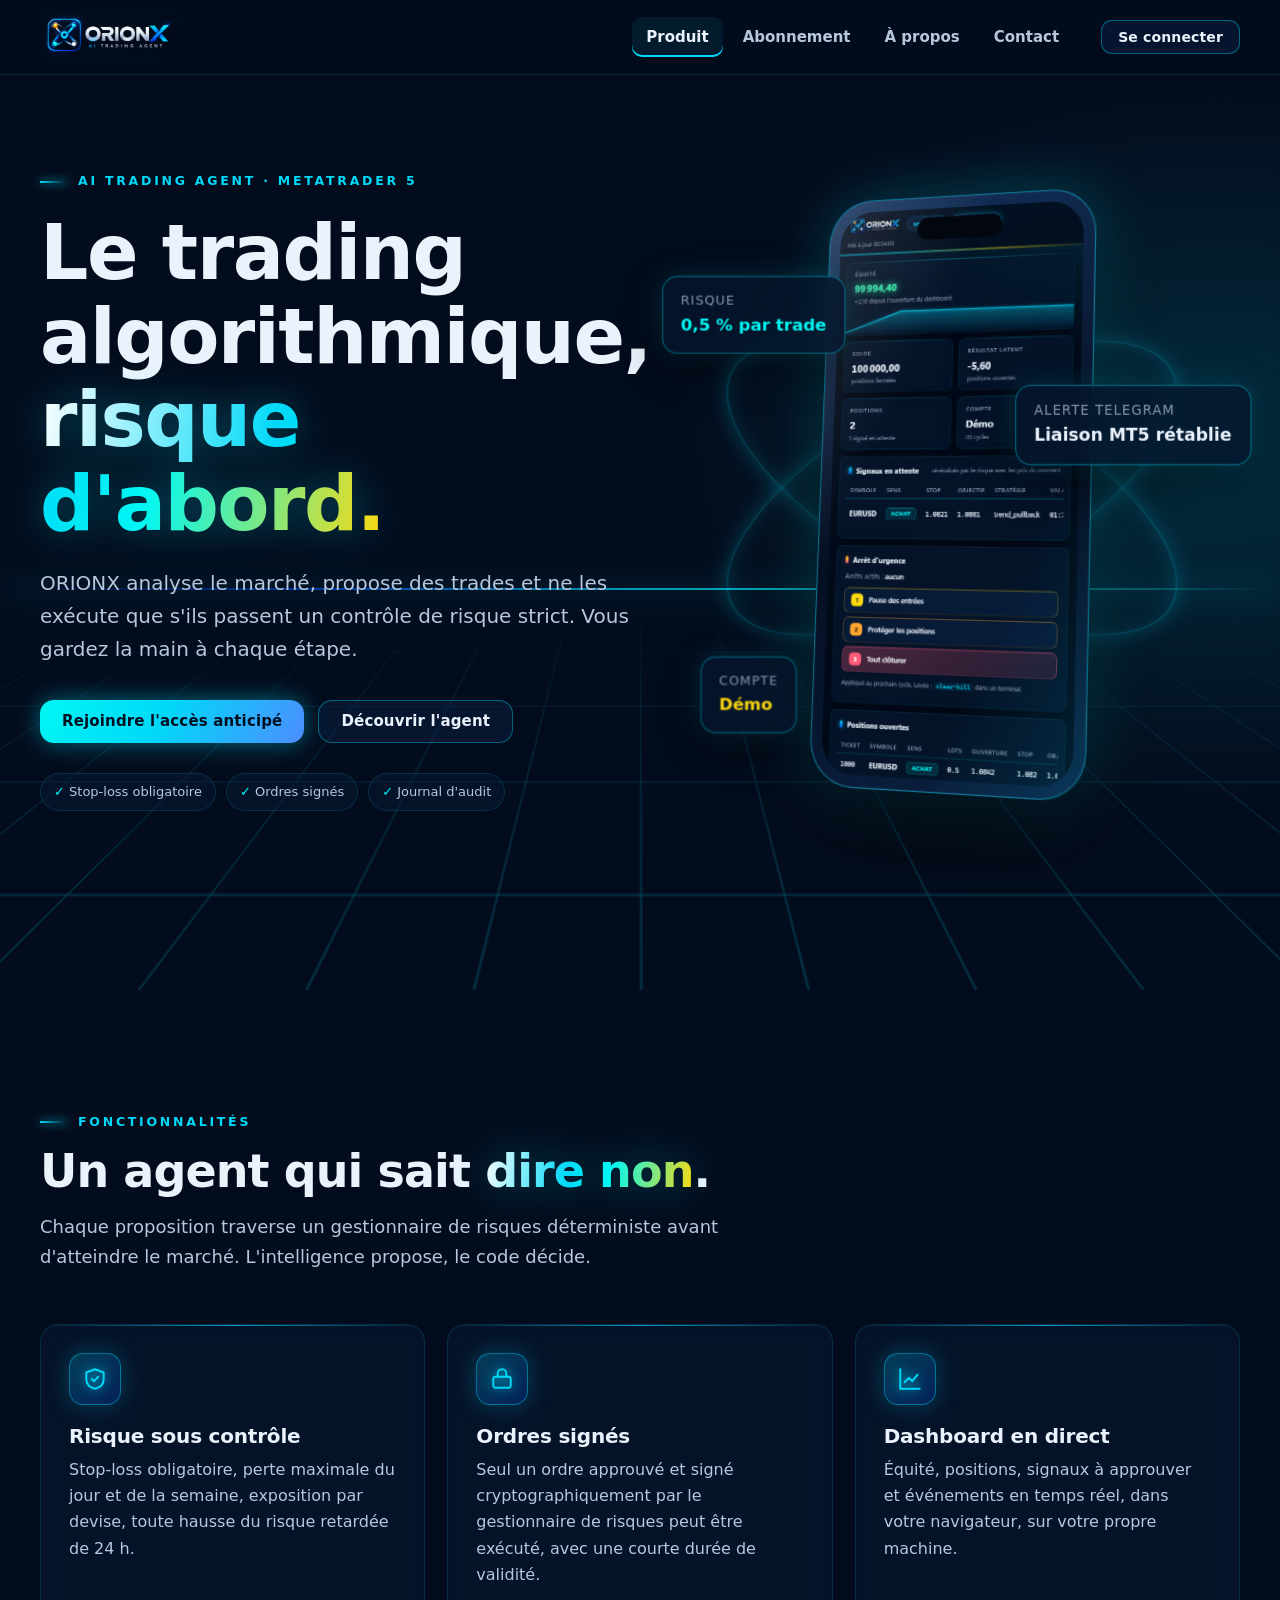
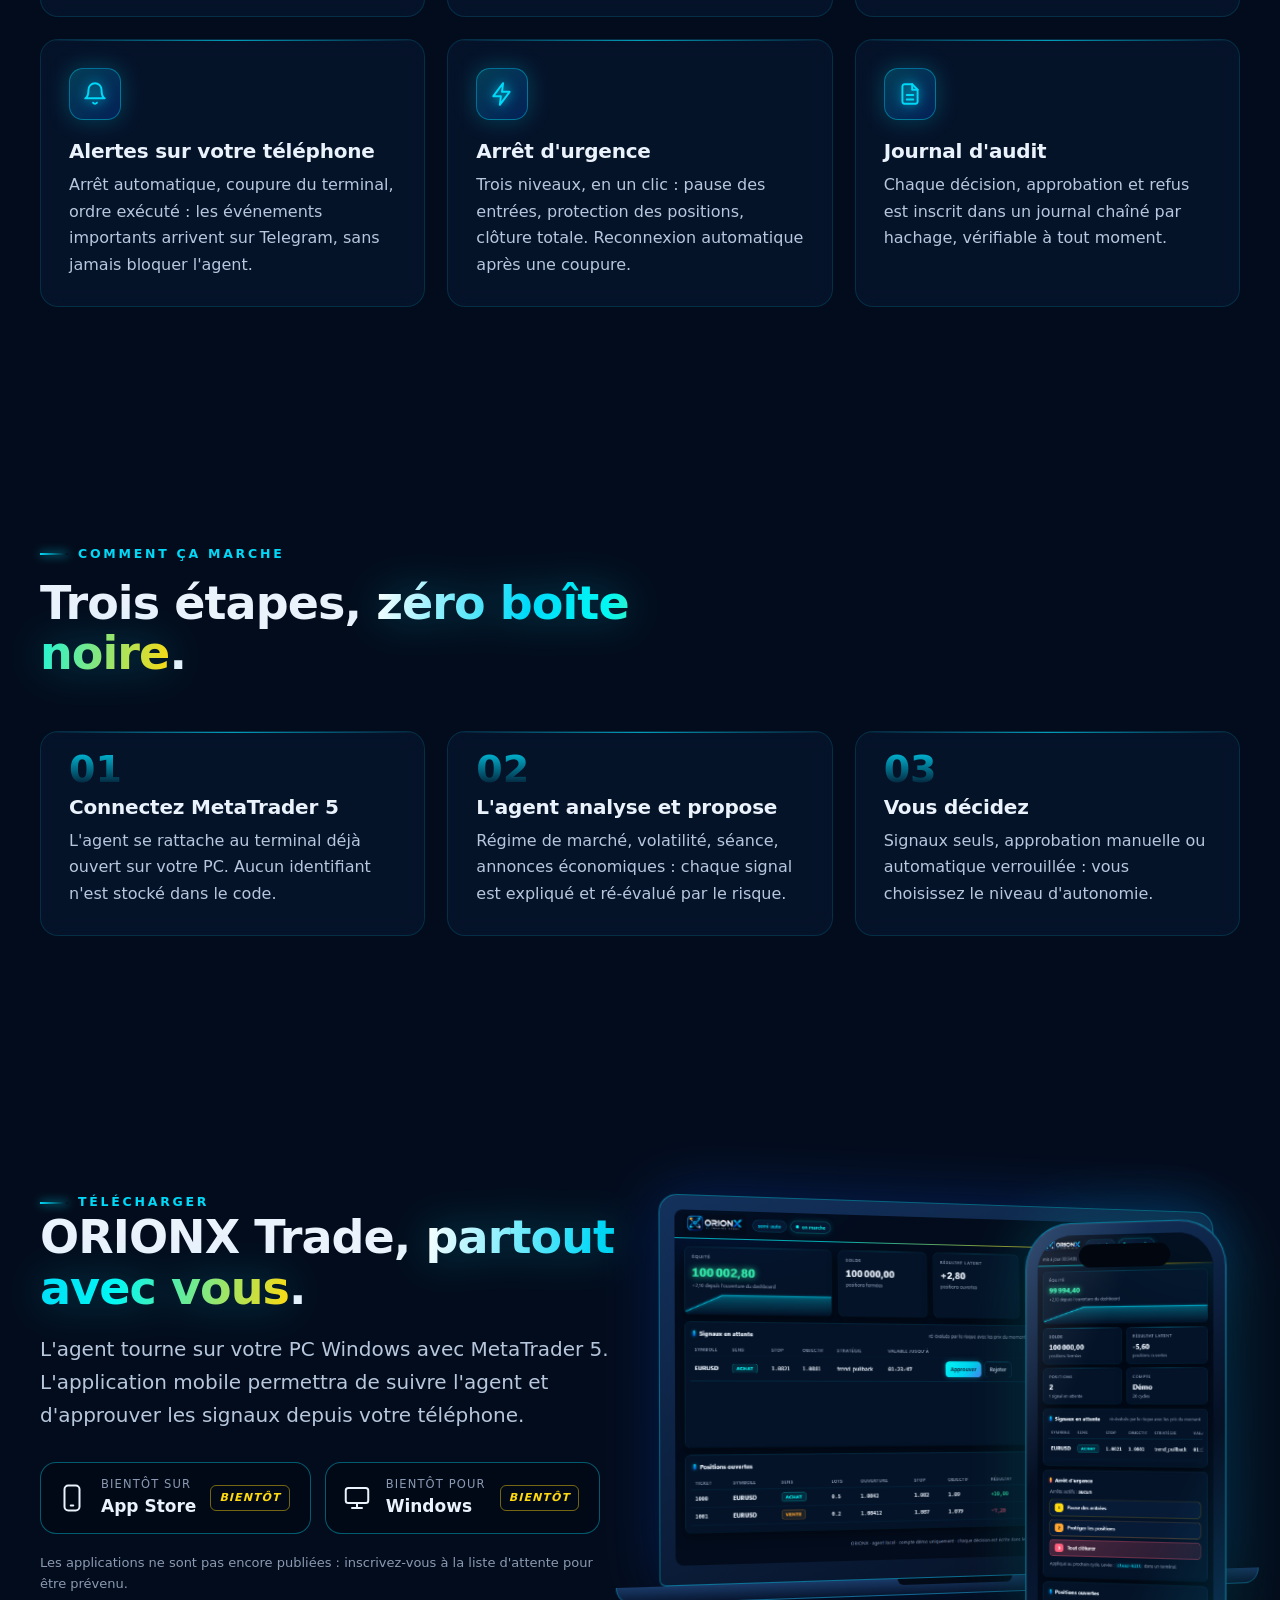
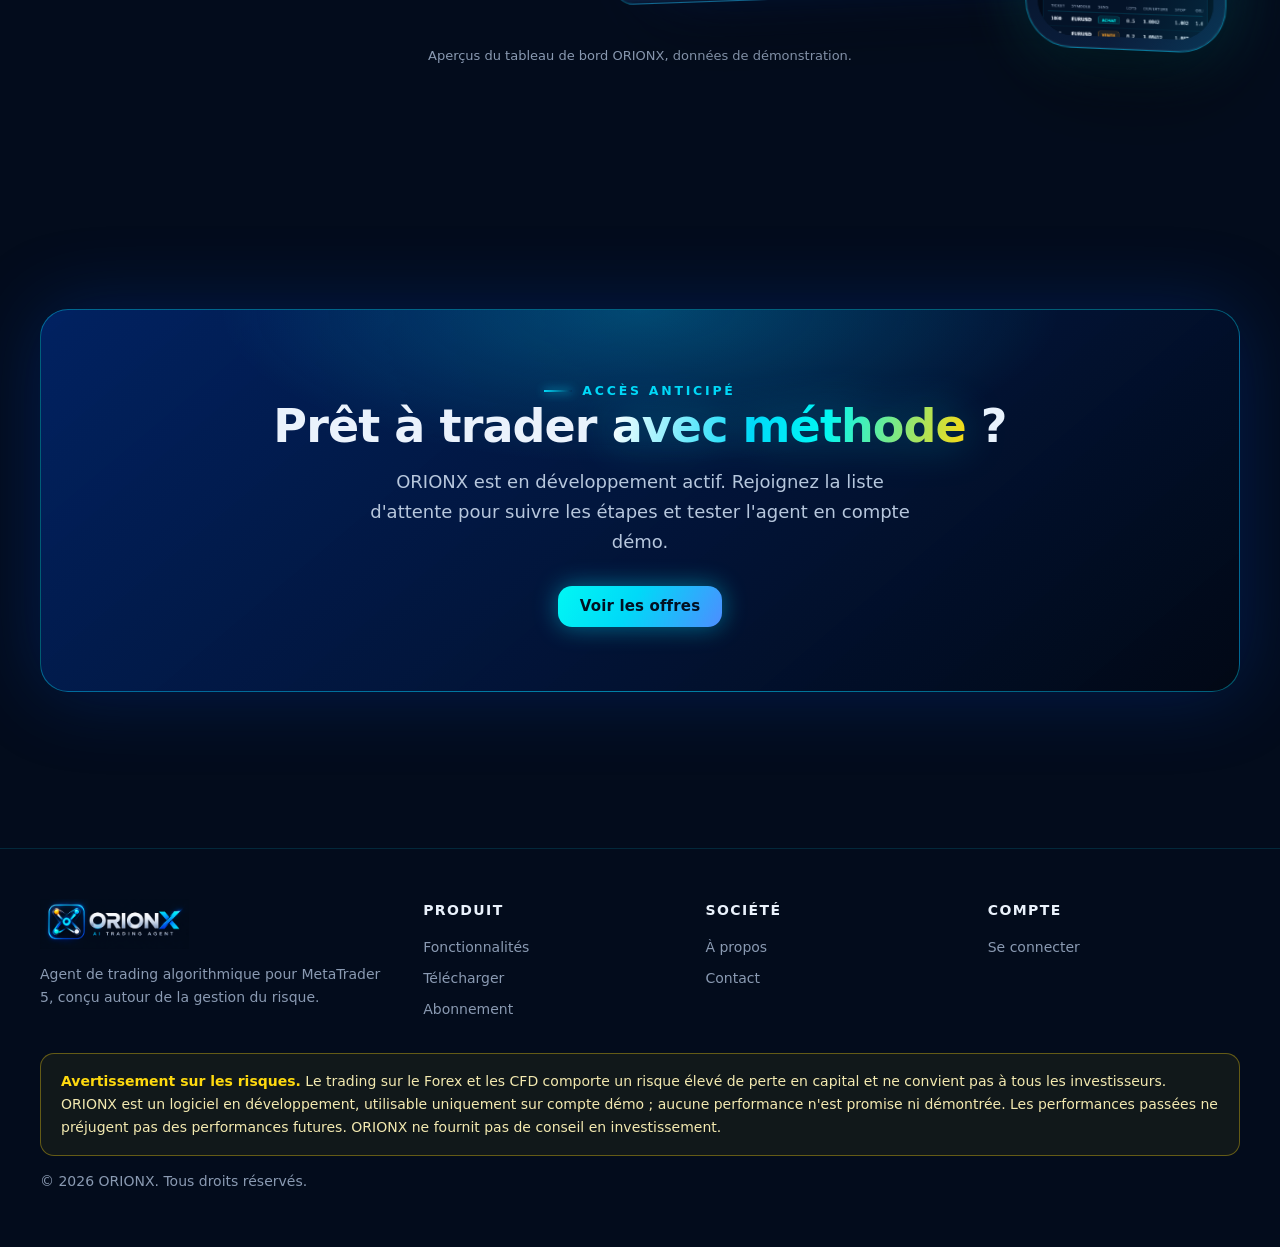
==== index.html @ 7eaef63d "feat(site): site vitrine ORIONX « futuriste 3D néon » dans un dossier autonome site/ Pages : produit" ====
<!doctype html>
<html lang="fr">
<head>
  <meta charset="utf-8">
  <meta name="viewport" content="width=device-width, initial-scale=1">
  <meta name="color-scheme" content="dark">
  <title>ORIONX · AI Trading Agent</title>
  <meta name="description" content="ORIONX, agent de trading algorithmique pour MetaTrader 5, conçu autour de la gestion du risque. En développement, compte démo uniquement.">
  <link rel="icon" type="image/png" href="assets/favicon.png">
  <link rel="stylesheet" href="assets/site.css">
</head>
<body>
  <header class="nav">
    <div class="wrap">
      <a class="brand" href="index.html"><img src="assets/logo.png" alt="ORIONX, AI Trading Agent" width="138" height="46"></a>
      <button class="burger" type="button" aria-expanded="false" aria-controls="menu">Menu</button>
      <ul id="menu">
        <li><a href="index.html">Produit</a></li>
        <li><a href="abonnement.html">Abonnement</a></li>
        <li><a href="a-propos.html">À propos</a></li>
        <li><a href="contact.html">Contact</a></li>
      </ul>
      <a class="btn btn-sm login" href="connexion.html">Se connecter</a>
    </div>
  </header>

  <main>
    <section class="hero">
      <div class="wrap">
        <div>
          <span class="eyebrow">AI Trading Agent · MetaTrader 5</span>
          <h1>Le trading algorithmique, <span class="grad">risque d'abord.</span></h1>
          <p class="lead">ORIONX analyse le marché, propose des trades et ne les exécute que s'ils passent un contrôle de risque strict. Vous gardez la main à chaque étape.</p>
          <div class="ctas">
            <a class="btn btn-neon" href="abonnement.html">Rejoindre l'accès anticipé</a>
            <a class="btn" href="#fonctionnalites">Découvrir l'agent</a>
          </div>
          <div class="chips">
            <span class="chip"><b>✓</b> Stop-loss obligatoire</span>
            <span class="chip"><b>✓</b> Ordres signés</span>
            <span class="chip"><b>✓</b> Journal d'audit</span>
          </div>
        </div>
        <div class="scene" aria-hidden="true">
          <div class="scene-inner">
            <div class="orbit orbit-1"></div>
            <div class="orbit orbit-2"></div>
            <div class="core"></div>
            <div class="phone"><div class="screen"><img src="assets/apercu-mobile.png" alt=""></div></div>
            <div class="float-chip fc-1"><small>Risque</small><strong class="ok">0,5 % par trade</strong></div>
            <div class="float-chip fc-2"><small>Alerte Telegram</small><strong>Liaison MT5 rétablie</strong></div>
            <div class="float-chip fc-3"><small>Compte</small><strong class="warn">Démo</strong></div>
          </div>
        </div>
      </div>
      <div class="horizon"></div>
      <div class="floor"></div>
    </section>

    <section class="section" id="fonctionnalites">
      <div class="wrap">
        <div class="section-head reveal">
          <span class="eyebrow">Fonctionnalités</span>
          <h2>Un agent qui sait <span class="grad">dire non</span>.</h2>
          <p>Chaque proposition traverse un gestionnaire de risques déterministe avant d'atteindre le marché. L'intelligence propose, le code décide.</p>
        </div>
        <div class="grid grid-3">
          <article class="card reveal">
            <div class="icon"><svg viewBox="0 0 24 24"><path d="M12 3l8 3v6c0 5-3.5 8-8 9-4.5-1-8-4-8-9V6z"/><path d="M9 12l2 2 4-4"/></svg></div>
            <h3>Risque sous contrôle</h3>
            <p>Stop-loss obligatoire, perte maximale du jour et de la semaine, exposition par devise, toute hausse du risque retardée de 24 h.</p>
          </article>
          <article class="card reveal">
            <div class="icon"><svg viewBox="0 0 24 24"><rect x="4" y="10" width="16" height="10" rx="2"/><path d="M8 10V7a4 4 0 0 1 8 0v3"/></svg></div>
            <h3>Ordres signés</h3>
            <p>Seul un ordre approuvé et signé cryptographiquement par le gestionnaire de risques peut être exécuté, avec une courte durée de validité.</p>
          </article>
          <article class="card reveal">
            <div class="icon"><svg viewBox="0 0 24 24"><path d="M3 3v18h18"/><path d="M7 15l4-4 3 3 5-6"/></svg></div>
            <h3>Dashboard en direct</h3>
            <p>Équité, positions, signaux à approuver et événements en temps réel, dans votre navigateur, sur votre propre machine.</p>
          </article>
          <article class="card reveal">
            <div class="icon"><svg viewBox="0 0 24 24"><path d="M18 8a6 6 0 0 0-12 0c0 7-3 8-3 8h18s-3-1-3-8"/><path d="M13.7 20a2 2 0 0 1-3.4 0"/></svg></div>
            <h3>Alertes sur votre téléphone</h3>
            <p>Arrêt automatique, coupure du terminal, ordre exécuté : les événements importants arrivent sur Telegram, sans jamais bloquer l'agent.</p>
          </article>
          <article class="card reveal">
            <div class="icon"><svg viewBox="0 0 24 24"><path d="M13 2L4 14h7l-1 8 9-12h-7z"/></svg></div>
            <h3>Arrêt d'urgence</h3>
            <p>Trois niveaux, en un clic : pause des entrées, protection des positions, clôture totale. Reconnexion automatique après une coupure.</p>
          </article>
          <article class="card reveal">
            <div class="icon"><svg viewBox="0 0 24 24"><path d="M14 3H7a2 2 0 0 0-2 2v14a2 2 0 0 0 2 2h10a2 2 0 0 0 2-2V8z"/><path d="M14 3v5h5M9 13h6M9 17h6"/></svg></div>
            <h3>Journal d'audit</h3>
            <p>Chaque décision, approbation et refus est inscrit dans un journal chaîné par hachage, vérifiable à tout moment.</p>
          </article>
        </div>
      </div>
    </section>

    <section class="section">
      <div class="wrap">
        <div class="section-head reveal">
          <span class="eyebrow">Comment ça marche</span>
          <h2>Trois étapes, <span class="grad">zéro boîte noire</span>.</h2>
        </div>
        <div class="grid grid-3 steps">
          <article class="card step reveal"><h3>Connectez MetaTrader 5</h3><p>L'agent se rattache au terminal déjà ouvert sur votre PC. Aucun identifiant n'est stocké dans le code.</p></article>
          <article class="card step reveal"><h3>L'agent analyse et propose</h3><p>Régime de marché, volatilité, séance, annonces économiques : chaque signal est expliqué et ré-évalué par le risque.</p></article>
          <article class="card step reveal"><h3>Vous décidez</h3><p>Signaux seuls, approbation manuelle ou automatique verrouillée : vous choisissez le niveau d'autonomie.</p></article>
        </div>
      </div>
    </section>

    <section class="section" id="telecharger">
      <div class="wrap download">
        <div class="reveal">
          <span class="eyebrow">Télécharger</span>
          <h2>ORIONX Trade, <span class="grad">partout avec vous</span>.</h2>
          <p class="lead">L'agent tourne sur votre PC Windows avec MetaTrader 5. L'application mobile permettra de suivre l'agent et d'approuver les signaux depuis votre téléphone.</p>
          <div class="stores">
            <a class="store" href="contact.html?sujet=Liste%20d%27attente">
              <svg viewBox="0 0 24 24"><rect x="6" y="2" width="12" height="20" rx="3"/><path d="M11 18h2"/></svg>
              <div><span>Bientôt sur</span><strong>App Store</strong></div>
              <em class="soon">BIENTÔT</em>
            </a>
            <a class="store" href="contact.html?sujet=Liste%20d%27attente">
              <svg viewBox="0 0 24 24"><rect x="3" y="4" width="18" height="12" rx="2"/><path d="M8 20h8M12 16v4"/></svg>
              <div><span>Bientôt pour</span><strong>Windows</strong></div>
              <em class="soon">BIENTÔT</em>
            </a>
          </div>
          <p class="caption">Les applications ne sont pas encore publiées : inscrivez-vous à la liste d'attente pour être prévenu.</p>
        </div>
        <div class="devices reveal" aria-hidden="true">
          <div class="laptop"><div class="lid"><img src="assets/apercu-ordinateur.png" alt=""></div><div class="base"></div></div>
          <div class="phone"><div class="screen"><img src="assets/apercu-mobile.png" alt=""></div></div>
        </div>
      </div>
      <p class="wrap caption center">Aperçus du tableau de bord ORIONX, données de démonstration.</p>
    </section>

    <section class="section">
      <div class="wrap">
        <div class="cta-band reveal">
          <span class="eyebrow">Accès anticipé</span>
          <h2>Prêt à trader <span class="grad">avec méthode</span> ?</h2>
          <p>ORIONX est en développement actif. Rejoignez la liste d'attente pour suivre les étapes et tester l'agent en compte démo.</p>
          <a class="btn btn-neon" href="abonnement.html">Voir les offres</a>
        </div>
      </div>
    </section>
  </main>

  <footer class="footer">
    <div class="wrap">
      <div class="cols">
        <div><a class="brand" href="index.html"><img src="assets/logo.png" alt="ORIONX" width="150" height="50"></a><p>Agent de trading algorithmique pour MetaTrader 5, conçu autour de la gestion du risque.</p></div>
        <div><h4>Produit</h4><ul><li><a href="index.html#fonctionnalites">Fonctionnalités</a></li><li><a href="index.html#telecharger">Télécharger</a></li><li><a href="abonnement.html">Abonnement</a></li></ul></div>
        <div><h4>Société</h4><ul><li><a href="a-propos.html">À propos</a></li><li><a href="contact.html">Contact</a></li></ul></div>
        <div><h4>Compte</h4><ul><li><a href="connexion.html">Se connecter</a></li></ul></div>
      </div>
      <p class="risk"><strong>Avertissement sur les risques.</strong> Le trading sur le Forex et les CFD comporte un risque élevé de perte en capital et ne convient pas à tous les investisseurs. ORIONX est un logiciel en développement, utilisable uniquement sur compte démo ; aucune performance n'est promise ni démontrée. Les performances passées ne préjugent pas des performances futures. ORIONX ne fournit pas de conseil en investissement.</p>
      <p>© <span data-year>2026</span> ORIONX. Tous droits réservés.</p>
    </div>
  </footer>
  <script src="assets/site.js"></script>
</body>
</html>
---- assets/site.css ----
/* ORIONX : site vitrine « futuriste 3D néon ». Couleurs mesurées sur le logo (voir agent/orionx/api/static/style.css).
   Aucune bibliothèque, aucune police externe (pas de requête vers un tiers : rien à déclarer pour la vie privée). */
:root {
  --bg: #030c1c; --bg-2: #01122a; --ink: #eaf2fc; --silver: #b7c7dd; --muted: #8a9ab2;
  --blue: #004ce4; --blue-text: #4d8dff; --cyan: #00d9f8; --teal: #01f7f4; --gold: #fed90f; --orange: #ffa630; --red: #ff5c7a;
  --glass: rgba(8, 26, 54, .55); --glass-2: rgba(12, 36, 72, .45);
  --line: rgba(0, 217, 248, .14); --line-strong: rgba(0, 217, 248, .4);
  --neon: 0 0 12px rgba(0, 217, 248, .55), 0 0 40px rgba(0, 76, 228, .35);
  --radius: 18px; --max: 1200px;
  --display: "Segoe UI Variable Display", "Segoe UI", system-ui, sans-serif;
  --text: "Segoe UI Variable Text", "Segoe UI", system-ui, sans-serif;
}
* { box-sizing: border-box; }
html { scroll-behavior: smooth; background: var(--bg); }
body {
  margin: 0; color: var(--ink); font: 16px/1.65 var(--text); overflow-x: hidden;
  background:
    radial-gradient(1000px 600px at 15% -10%, rgba(0, 76, 228, .35), transparent 60%),
    radial-gradient(900px 600px at 95% 10%, rgba(0, 217, 248, .16), transparent 60%),
    var(--bg);
}
img { max-width: 100%; display: block; }
a { color: var(--cyan); text-decoration: none; }
a:hover { color: var(--teal); }
:focus-visible { outline: 2px solid var(--cyan); outline-offset: 3px; border-radius: 6px; }
.wrap { width: min(var(--max), 100% - 48px); margin-inline: auto; }
.sr-only { position: absolute; width: 1px; height: 1px; overflow: hidden; clip: rect(0 0 0 0); white-space: nowrap; }

/* --- navigation ------------------------------------------------------------------- */
.nav { position: sticky; top: 0; z-index: 50; backdrop-filter: blur(14px); background: rgba(3, 12, 28, .72); border-bottom: 1px solid var(--line); }
.nav .wrap { display: flex; align-items: center; gap: 28px; height: 74px; }
.nav .brand img { height: 46px; width: auto; }
.nav ul { display: flex; gap: 6px; list-style: none; margin: 0 0 0 auto; padding: 0; }
.nav ul a { display: block; padding: 8px 14px; border-radius: 10px; color: var(--silver); font-weight: 550; font-size: 15px; transition: color .2s, background .2s; }
.nav ul a:hover, .nav ul a[aria-current="page"] { color: var(--ink); background: rgba(0, 217, 248, .08); }
.nav ul a[aria-current="page"] { box-shadow: inset 0 -2px 0 var(--cyan); }
.burger { display: none; margin-left: auto; background: none; border: 1px solid var(--line-strong); color: var(--ink); border-radius: 10px; padding: 8px 12px; font: inherit; cursor: pointer; }

/* --- boutons ------------------------------------------------------------------------ */
.btn { display: inline-flex; align-items: center; gap: 10px; padding: 13px 22px; border-radius: 14px; font: 650 15px/1 var(--text); letter-spacing: .01em;
  cursor: pointer; border: 1px solid var(--line-strong); color: var(--ink); background: var(--glass-2); transition: transform .2s, box-shadow .25s, border-color .25s; }
.btn:hover { transform: translateY(-2px); color: var(--ink); border-color: var(--cyan); box-shadow: var(--neon); }
.btn-neon { border: none; color: #021022; background: linear-gradient(120deg, var(--teal), var(--cyan) 45%, var(--blue-text)); box-shadow: 0 0 24px rgba(0, 217, 248, .45); }
.btn-neon:hover { color: #021022; box-shadow: 0 0 40px rgba(0, 217, 248, .75), 0 0 80px rgba(0, 76, 228, .45); }
.btn-sm { padding: 9px 16px; font-size: 14px; border-radius: 11px; }
.btn[aria-disabled="true"] { cursor: not-allowed; opacity: .75; }
.btn[aria-disabled="true"]:hover { transform: none; box-shadow: none; border-color: var(--line-strong); }

/* --- titres ----------------------------------------------------------------------- */
.eyebrow { display: inline-flex; align-items: center; gap: 10px; font: 700 12.5px/1 var(--text); letter-spacing: .22em; text-transform: uppercase; color: var(--cyan); }
.eyebrow::before { content: ""; width: 28px; height: 2px; background: linear-gradient(90deg, var(--cyan), transparent); box-shadow: 0 0 10px var(--cyan); }
h1, h2, h3 { font-family: var(--display); letter-spacing: -.02em; line-height: 1.1; margin: 0; }
h1 { font-size: clamp(40px, 6vw, 76px); font-weight: 750; }
h2 { font-size: clamp(30px, 3.6vw, 46px); font-weight: 720; }
h3 { font-size: 20px; font-weight: 680; letter-spacing: -.01em; }
.grad { background: linear-gradient(100deg, #fff 0%, var(--cyan) 40%, var(--teal) 60%, var(--gold) 100%); -webkit-background-clip: text; background-clip: text; color: transparent;
  filter: drop-shadow(0 0 22px rgba(0, 217, 248, .35)); }
.lead { font-size: clamp(17px, 1.6vw, 20px); color: var(--silver); max-width: 620px; }
.section { padding: clamp(70px, 9vw, 120px) 0; position: relative; }
.section-head { max-width: 720px; margin-bottom: 52px; }
.section-head h2 { margin: 14px 0 16px; }
.section-head p { color: var(--silver); margin: 0; font-size: 18px; }
.center { text-align: center; margin-inline: auto; }

/* --- hero 3D ------------------------------------------------------------------------ */
.hero { position: relative; overflow: hidden; padding: clamp(50px, 7vw, 90px) 0 clamp(120px, 14vw, 180px); }
.hero .wrap { display: grid; grid-template-columns: 1.05fr .95fr; gap: 40px; align-items: center; position: relative; z-index: 2; }
.hero h1 { margin: 20px 0 22px; }
.hero .ctas { display: flex; gap: 14px; flex-wrap: wrap; margin: 34px 0 30px; }
.chips { display: flex; gap: 10px; flex-wrap: wrap; }
.chip { font-size: 13px; color: var(--silver); padding: 7px 13px; border-radius: 999px; border: 1px solid var(--line); background: var(--glass); }
.chip b { color: var(--teal); font-weight: 650; }
.floor { position: absolute; left: -50%; right: -50%; bottom: -10px; height: 420px; z-index: 1; pointer-events: none;
  background-image: linear-gradient(rgba(0, 217, 248, .45) 1px, transparent 1px), linear-gradient(90deg, rgba(0, 217, 248, .45) 1px, transparent 1px);
  background-size: 64px 64px; transform: perspective(520px) rotateX(64deg); transform-origin: center top;
  mask-image: linear-gradient(to top, rgba(0, 0, 0, .9), transparent 85%); animation: floor 3.2s linear infinite; opacity: .55; }
@keyframes floor { to { background-position: 0 64px, 0 0; } }
.horizon { position: absolute; left: 0; right: 0; bottom: 400px; height: 2px; z-index: 1;
  background: linear-gradient(90deg, transparent, var(--blue), var(--cyan), var(--teal), transparent); box-shadow: 0 0 30px var(--cyan); opacity: .7; }

.scene { position: relative; height: 560px; perspective: 1400px; }
.scene-inner { position: absolute; inset: 0; transform-style: preserve-3d; transition: transform .25s ease-out;
  transform: rotateY(calc(var(--ry, 0) * 1deg)) rotateX(calc(var(--rx, 0) * 1deg)); }
.orbit { position: absolute; left: 50%; top: 50%; border-radius: 50%; border: 1.5px solid rgba(0, 217, 248, .35); box-shadow: 0 0 22px rgba(0, 217, 248, .25), inset 0 0 22px rgba(0, 217, 248, .15); }
.orbit-1 { width: 520px; height: 210px; margin: -105px 0 0 -260px; transform: rotateZ(-28deg) translateZ(-60px); animation: spin 14s linear infinite; }
.orbit-2 { width: 520px; height: 210px; margin: -105px 0 0 -260px; transform: rotateZ(28deg) translateZ(-60px); animation: spin 18s linear infinite reverse; }
.orbit::after { content: ""; position: absolute; width: 18px; height: 18px; border-radius: 50%; top: -9px; left: calc(50% - 9px); }
.orbit-1::after { background: radial-gradient(circle at 35% 35%, #fff6, var(--gold) 45%, #c47a00); box-shadow: 0 0 22px var(--gold); }
.orbit-2::after { background: radial-gradient(circle at 35% 35%, #fff8, var(--teal) 45%, #008a99); box-shadow: 0 0 22px var(--teal); }
@keyframes spin { from { rotate: 0deg; } to { rotate: 360deg; } }
.core { position: absolute; left: 50%; top: 50%; width: 120px; height: 120px; margin: -60px; border-radius: 50%; border: 14px solid var(--cyan);
  box-shadow: 0 0 40px var(--cyan), inset 0 0 30px rgba(0, 217, 248, .6); transform: translateZ(-120px); opacity: .55; filter: blur(.3px); }

/* --- maquettes (téléphone, ordinateur) ----------------------------------------------- */
.phone { position: relative; width: 270px; aspect-ratio: 9 / 19.2; padding: 11px; border-radius: 44px;
  background: linear-gradient(160deg, #13315c, #050f22 55%, #0b2142); border: 1px solid rgba(0, 217, 248, .45);
  box-shadow: 0 0 0 1px rgba(255, 255, 255, .05) inset, 0 30px 80px rgba(0, 0, 0, .6), 0 0 60px rgba(0, 217, 248, .28); }
.phone::before { content: ""; position: absolute; z-index: 2; top: 20px; left: 50%; width: 86px; height: 22px; margin-left: -43px; border-radius: 12px; background: #01060f; }
.phone .screen { height: 100%; border-radius: 34px; overflow: hidden; background: var(--bg); }
.phone .screen img { width: 100%; height: 100%; object-fit: cover; object-position: top; }
.phone::after { content: ""; position: absolute; inset: 0; border-radius: 44px; pointer-events: none;
  background: linear-gradient(115deg, rgba(255, 255, 255, .14), transparent 32%, transparent 70%, rgba(0, 217, 248, .12)); }
.scene .phone { position: absolute; left: 50%; top: 50%; margin: -288px 0 0 -135px; transform: translateZ(60px) rotateY(-16deg) rotateX(6deg);
  animation: float 6s ease-in-out infinite; }
@keyframes float { 50% { translate: 0 -14px; } }
.float-chip { position: absolute; z-index: 3; padding: 12px 16px; border-radius: 14px; background: rgba(6, 22, 46, .78); border: 1px solid var(--line-strong);
  backdrop-filter: blur(10px); box-shadow: 0 12px 40px rgba(0, 0, 0, .45), 0 0 24px rgba(0, 217, 248, .18); font-size: 13.5px; animation: float 7s ease-in-out infinite; }
.float-chip small { display: block; color: var(--muted); font-size: 11.5px; letter-spacing: .08em; text-transform: uppercase; }
.float-chip strong { font-size: 15px; }
.fc-1 { left: 0; top: 16%; transform: translateZ(140px); }
.fc-2 { right: 0; top: 34%; transform: translateZ(180px); animation-delay: -2s; }
.fc-3 { left: 6%; bottom: 10%; transform: translateZ(120px); animation-delay: -4s; }
.ok { color: var(--teal); } .warn { color: var(--gold); }

.laptop { position: relative; width: min(640px, 100%); }
.laptop .lid { padding: 14px 14px 18px; border-radius: 18px 18px 6px 6px; background: linear-gradient(160deg, #13315c, #050f22); border: 1px solid rgba(0, 217, 248, .4);
  box-shadow: 0 0 60px rgba(0, 76, 228, .3), 0 30px 70px rgba(0, 0, 0, .55); }
.laptop .lid img { border-radius: 8px; aspect-ratio: 16 / 10; object-fit: cover; object-position: top left; width: 100%; }
.laptop .base { height: 16px; margin: 0 -7%; border-radius: 0 0 22px 22px; background: linear-gradient(#1a3a68, #071630); border: 1px solid rgba(0, 217, 248, .3); border-top: none; }
.laptop .base::after { content: ""; display: block; width: 18%; height: 6px; margin: 0 auto; border-radius: 0 0 8px 8px; background: #030a18; }

/* --- cartes ------------------------------------------------------------------------- */
.grid { display: grid; gap: 22px; }
.grid-3 { grid-template-columns: repeat(3, minmax(0, 1fr)); }
.grid-2 { grid-template-columns: repeat(2, minmax(0, 1fr)); }
.card { position: relative; padding: 28px; border-radius: var(--radius); background: var(--glass); border: 1px solid var(--line); backdrop-filter: blur(10px);
  transition: transform .3s, border-color .3s, box-shadow .3s; overflow: hidden; }
.card::before { content: ""; position: absolute; inset: 0 0 auto; height: 1px; background: linear-gradient(90deg, transparent, var(--cyan), transparent); opacity: .7; }
.card:hover { transform: translateY(-6px); border-color: var(--line-strong); box-shadow: 0 20px 50px rgba(0, 0, 0, .4), 0 0 40px rgba(0, 76, 228, .2); }
.card p { color: var(--silver); margin: 10px 0 0; }
.icon { width: 52px; height: 52px; display: grid; place-items: center; border-radius: 14px; margin-bottom: 20px;
  background: linear-gradient(140deg, rgba(0, 217, 248, .22), rgba(0, 76, 228, .25)); border: 1px solid var(--line-strong); box-shadow: 0 0 22px rgba(0, 217, 248, .25); }
.icon svg { width: 26px; height: 26px; stroke: var(--cyan); fill: none; stroke-width: 1.8; stroke-linecap: round; stroke-linejoin: round; filter: drop-shadow(0 0 6px var(--cyan)); }

.steps { counter-reset: step; }
.step { padding-top: 64px; }
.step::after { counter-increment: step; content: "0" counter(step); position: absolute; top: 18px; left: 28px; font: 800 38px/1 var(--display);
  background: linear-gradient(var(--cyan), transparent); -webkit-background-clip: text; background-clip: text; color: transparent; opacity: .9; }

/* --- téléchargement --------------------------------------------------------------- */
.download { display: grid; grid-template-columns: 1fr 1fr; gap: 50px; align-items: center; }
.devices { position: relative; min-height: 460px; display: grid; place-items: center; perspective: 1400px; }
.devices .laptop { transform: rotateY(14deg) rotateX(4deg); }
.devices .phone { position: absolute; right: 2%; bottom: -10px; width: 190px; transform: rotateY(-14deg) translateZ(80px); animation: float 6s ease-in-out infinite; }
.stores { display: flex; gap: 14px; flex-wrap: wrap; margin-top: 30px; }
.store { display: inline-flex; align-items: center; gap: 14px; padding: 12px 20px 12px 16px; border-radius: 16px; border: 1px solid var(--line-strong);
  background: rgba(2, 8, 20, .7); color: var(--ink); min-width: 220px; }
.store svg { width: 30px; height: 30px; stroke: var(--ink); fill: none; stroke-width: 1.6; stroke-linecap: round; stroke-linejoin: round; }
.store span { display: block; font-size: 11.5px; letter-spacing: .1em; text-transform: uppercase; color: var(--muted); }
.store strong { font: 700 17px/1.2 var(--display); }
.soon { margin-left: auto; font-size: 11px; font-weight: 700; letter-spacing: .1em; color: var(--gold); border: 1px solid rgba(254, 217, 15, .45); padding: 3px 8px; border-radius: 6px; }
.caption { color: var(--muted); font-size: 13px; margin-top: 18px; }

/* --- abonnement --------------------------------------------------------------------- */
.plans { display: grid; grid-template-columns: repeat(3, minmax(0, 1fr)); gap: 22px; align-items: stretch; }
.plan { display: flex; flex-direction: column; padding: 32px 28px; }
.plan .tag { align-self: flex-start; font-size: 11.5px; font-weight: 700; letter-spacing: .12em; text-transform: uppercase; color: var(--cyan);
  padding: 5px 10px; border-radius: 8px; background: rgba(0, 217, 248, .08); border: 1px solid var(--line); }
.plan h3 { margin: 18px 0 6px; font-size: 26px; }
.price { font: 750 40px/1.1 var(--display); margin: 14px 0 4px; }
.price small { font-size: 15px; font-weight: 500; color: var(--muted); }
.plan ul { list-style: none; padding: 0; margin: 22px 0 28px; display: grid; gap: 12px; flex: 1; }
.plan li { padding-left: 30px; position: relative; color: var(--silver); }
.plan li::before { content: ""; position: absolute; left: 0; top: 5px; width: 18px; height: 18px; border-radius: 6px; background: rgba(1, 247, 244, .12); border: 1px solid rgba(1, 247, 244, .5); }
.plan li::after { content: ""; position: absolute; left: 6px; top: 8px; width: 5px; height: 9px; border: solid var(--teal); border-width: 0 2px 2px 0; transform: rotate(45deg); }
.plan li.no { color: var(--muted); }
.plan li.no::before { background: transparent; border-color: var(--line); }
.plan li.no::after { border-color: var(--muted); width: 8px; height: 0; border-width: 0 0 2px 0; transform: none; top: 13px; left: 5px; }
.plan .btn { justify-content: center; }
.plan-featured { border-color: rgba(0, 217, 248, .55); box-shadow: 0 0 0 1px rgba(0, 217, 248, .25), 0 0 60px rgba(0, 76, 228, .3); transform: translateY(-10px); }
.plan-featured:hover { transform: translateY(-16px); }
.plan-featured .tag { color: #021022; background: linear-gradient(120deg, var(--teal), var(--cyan)); border: none; }

.faq details { border-bottom: 1px solid var(--line); padding: 18px 4px; }
.faq summary { cursor: pointer; font-weight: 650; font-size: 17px; list-style: none; display: flex; justify-content: space-between; gap: 20px; }
.faq summary::after { content: "+"; color: var(--cyan); font-size: 22px; line-height: 1; transition: rotate .2s; }
.faq details[open] summary::after { rotate: 45deg; }
.faq details p { color: var(--silver); margin: 12px 0 0; }

/* --- formulaires -------------------------------------------------------------------- */
.form { display: grid; gap: 18px; }
.form .row { display: grid; grid-template-columns: 1fr 1fr; gap: 18px; }
label { display: grid; gap: 8px; font-size: 14px; font-weight: 600; color: var(--silver); }
input, select, textarea { font: inherit; color: var(--ink); background: rgba(2, 8, 20, .65); border: 1px solid var(--line-strong); border-radius: 12px; padding: 13px 15px;
  transition: border-color .2s, box-shadow .2s; }
input:focus, select:focus, textarea:focus { outline: none; border-color: var(--cyan); box-shadow: 0 0 0 3px rgba(0, 217, 248, .18), 0 0 24px rgba(0, 217, 248, .2); }
textarea { min-height: 150px; resize: vertical; }
.form .btn { justify-content: center; }
.note { font-size: 13.5px; color: var(--muted); }
.info { display: grid; gap: 18px; }
.info .card { padding: 22px 24px; }

/* --- bandeau d'avertissement et pied de page ----------------------------------------- */
.risk { border: 1px solid rgba(254, 217, 15, .35); background: rgba(254, 217, 15, .06); border-radius: 14px; padding: 16px 20px; color: #f3e9b0; font-size: 14px; }
.risk strong { color: var(--gold); }
.cta-band { text-align: center; padding: 64px 32px; border-radius: 28px; position: relative; overflow: hidden;
  background: radial-gradient(600px 220px at 50% 0%, rgba(0, 217, 248, .25), transparent 70%), linear-gradient(140deg, rgba(0, 76, 228, .35), rgba(2, 8, 20, .8));
  border: 1px solid var(--line-strong); box-shadow: 0 0 80px rgba(0, 76, 228, .25); }
.cta-band p { color: var(--silver); max-width: 560px; margin: 16px auto 30px; font-size: 18px; }
.footer { border-top: 1px solid var(--line); padding: 50px 0 40px; margin-top: 40px; color: var(--muted); font-size: 14px; }
.footer .cols { display: grid; grid-template-columns: 1.4fr repeat(3, 1fr); gap: 30px; margin-bottom: 30px; }
.footer h4 { color: var(--ink); font-size: 14px; letter-spacing: .1em; text-transform: uppercase; margin: 0 0 14px; }
.footer ul { list-style: none; margin: 0; padding: 0; display: grid; gap: 8px; }
.footer a { color: var(--muted); }
.footer a:hover { color: var(--cyan); }
.footer .brand img { height: 50px; width: auto; margin-bottom: 14px; }

/* --- apparition au défilement (seulement si le script tourne : sans lui, tout reste visible) --- */
.js .reveal { opacity: 0; transform: translateY(26px); transition: opacity .8s ease, transform .8s ease; }
.js .reveal.in { opacity: 1; transform: none; }

/* --- écrans étroits ----------------------------------------------------------------- */
@media (max-width: 980px) {
  .hero .wrap, .download { grid-template-columns: 1fr; }
  .scene { height: 520px; }
  .grid-3, .plans { grid-template-columns: 1fr; }
  .plan-featured { transform: none; }
  .footer .cols { grid-template-columns: 1fr 1fr; }
}
@media (max-width: 760px) {
  .burger { display: inline-block; }
  .nav ul { display: none; position: absolute; top: 74px; left: 0; right: 0; flex-direction: column; padding: 14px 24px 22px; background: rgba(3, 12, 28, .96);
    border-bottom: 1px solid var(--line); }
  .nav.open ul { display: flex; }
  .nav .login { display: none; }
  .grid-2, .form .row { grid-template-columns: 1fr; }
  .scene { height: 470px; transform: scale(.82); transform-origin: top center; }
  .orbit-1, .orbit-2 { width: 380px; margin-left: -190px; }
  .float-chip { font-size: 12px; padding: 9px 12px; }
  .devices { min-height: 360px; }
  .devices .phone { width: 140px; }
  .footer .cols { grid-template-columns: 1fr; }
}

/* --- confort : moins de mouvement si le système le demande ------------------------------ */
@media (prefers-reduced-motion: reduce) {
  *, *::before, *::after { animation: none !important; transition: none !important; scroll-behavior: auto !important; }
  .js .reveal { opacity: 1; transform: none; }
}
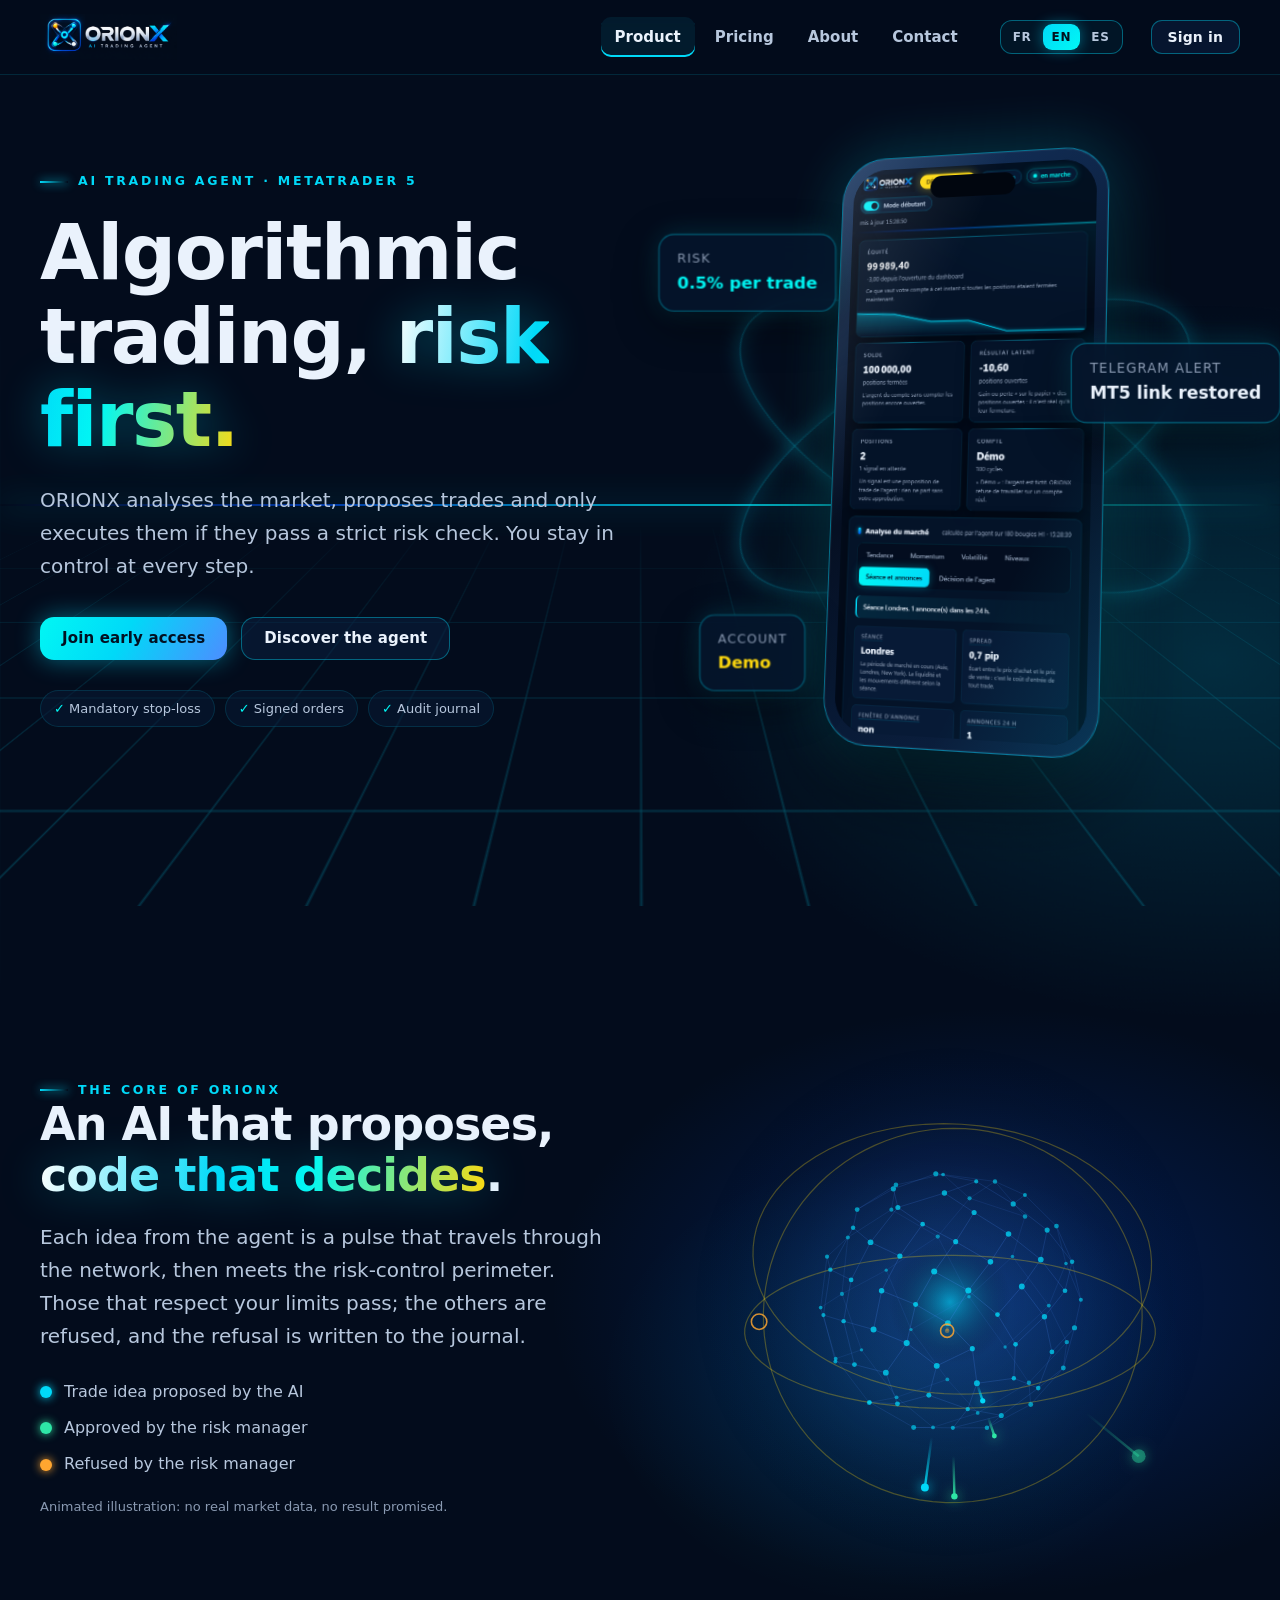
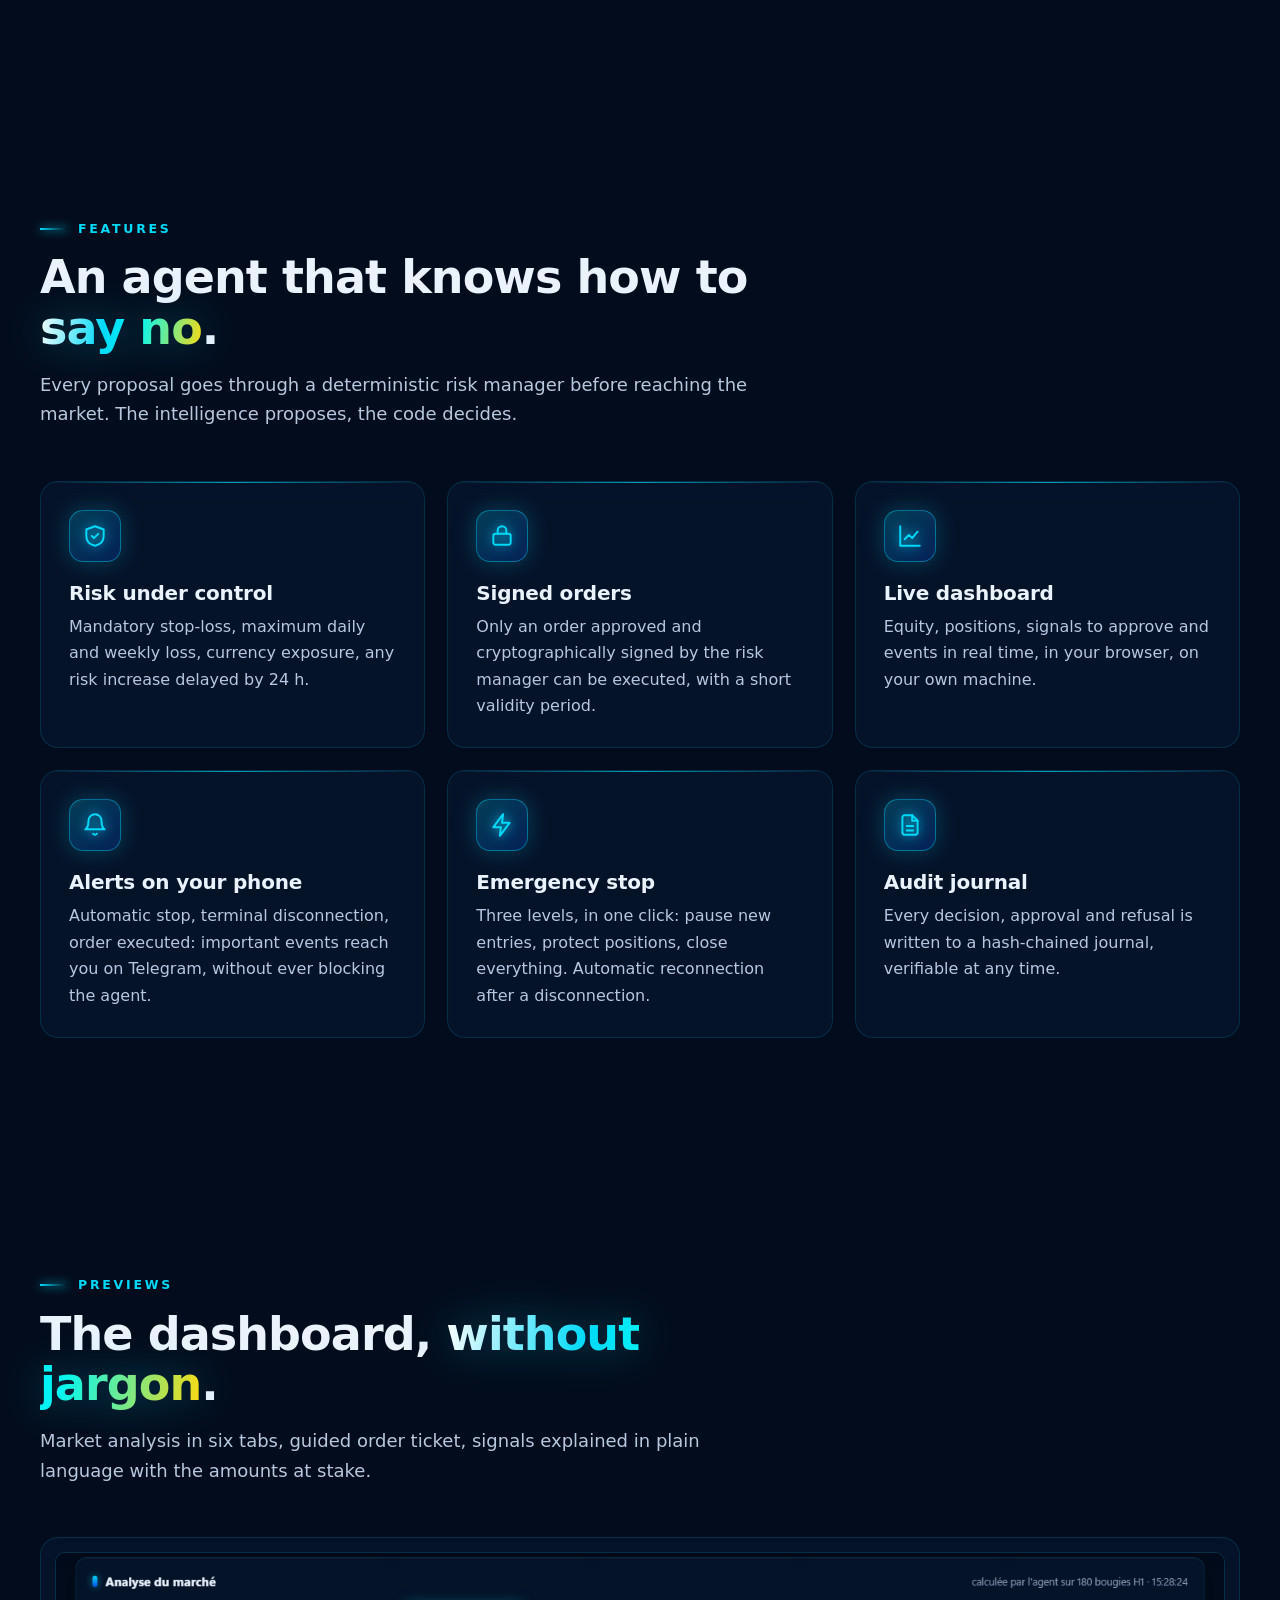
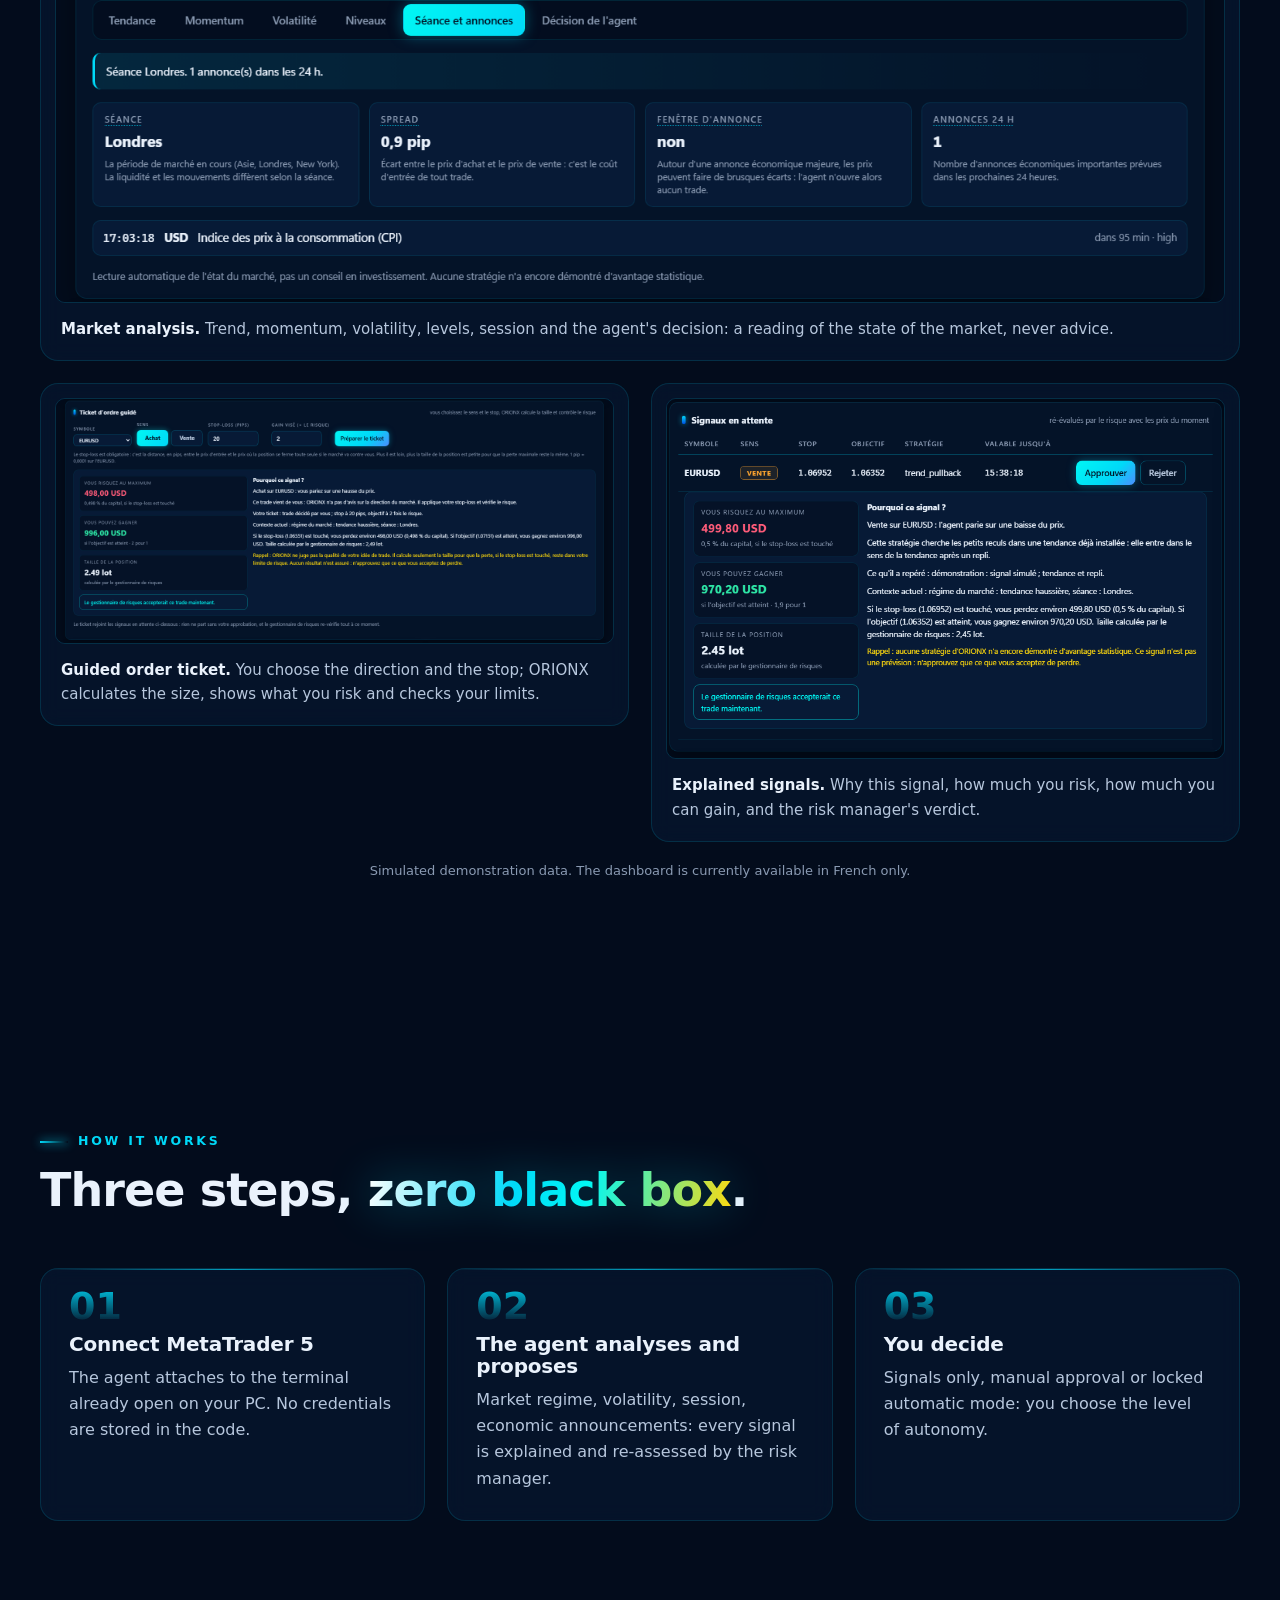
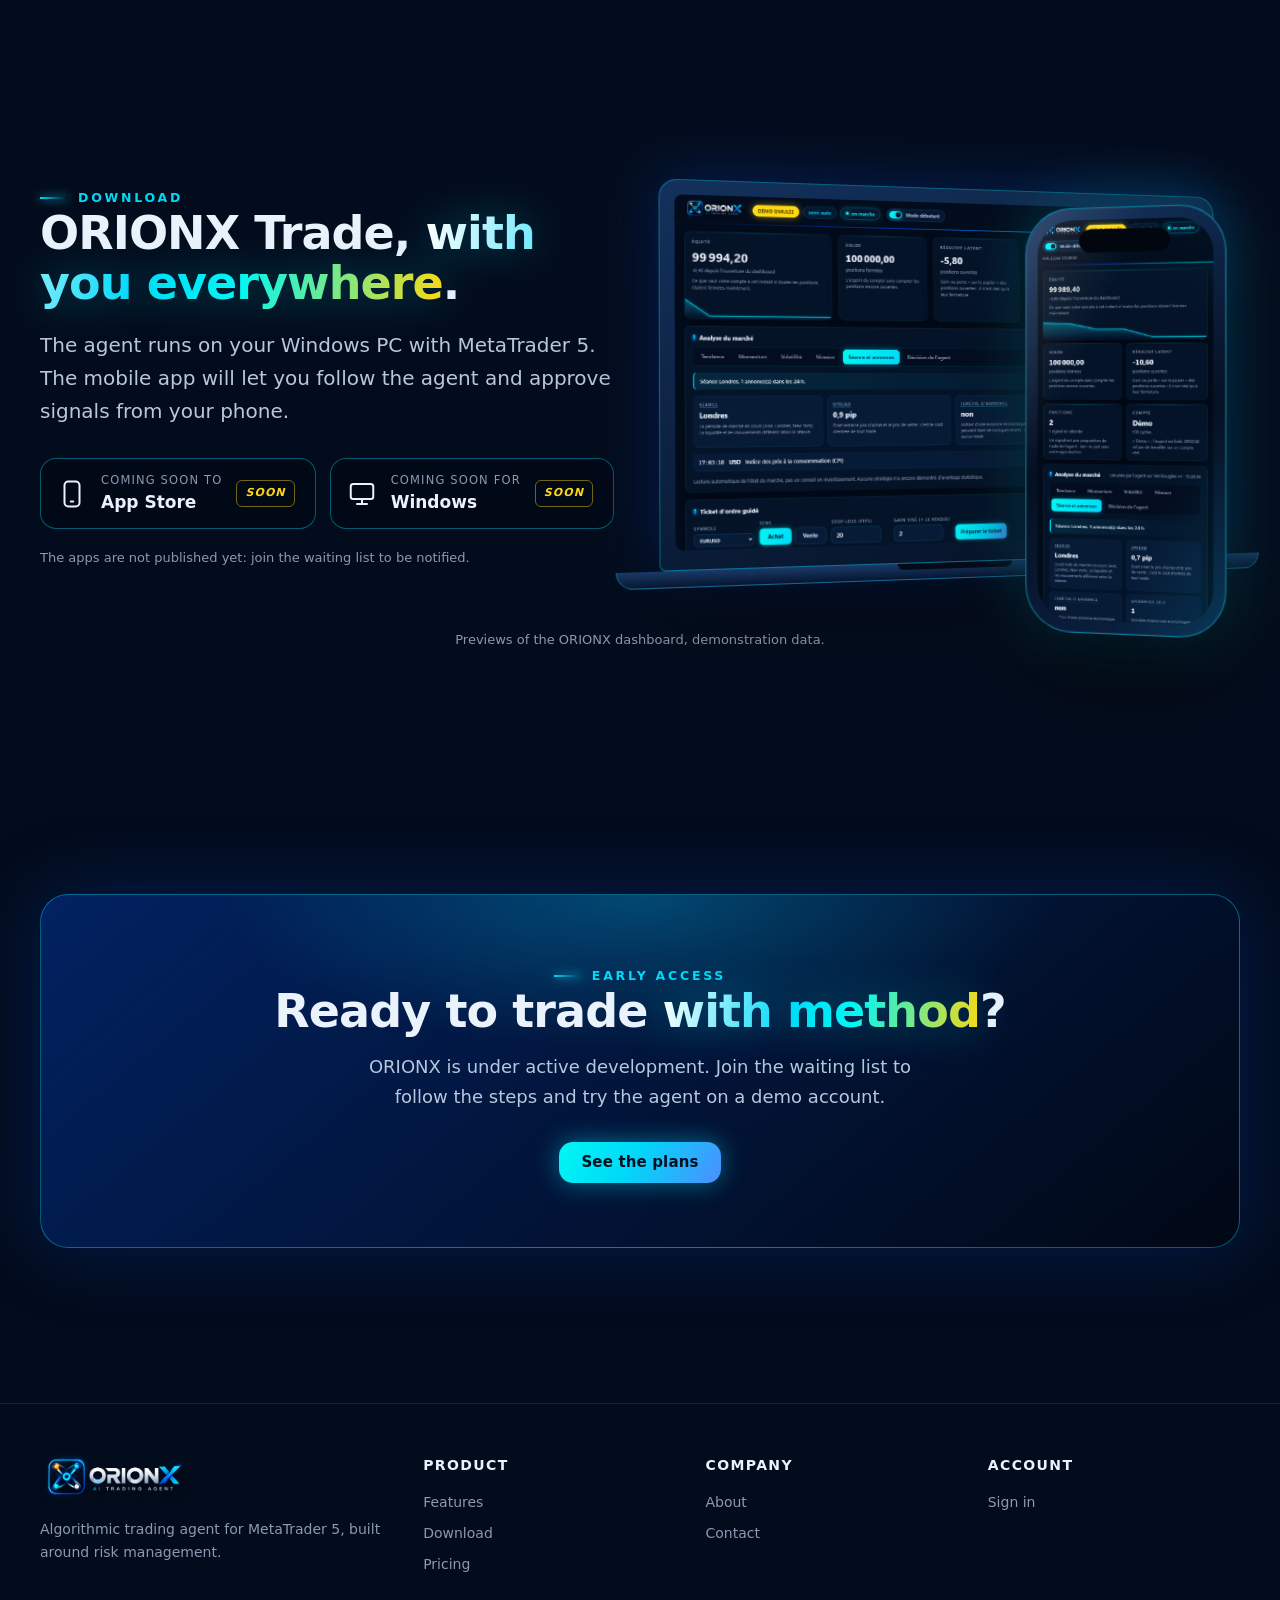
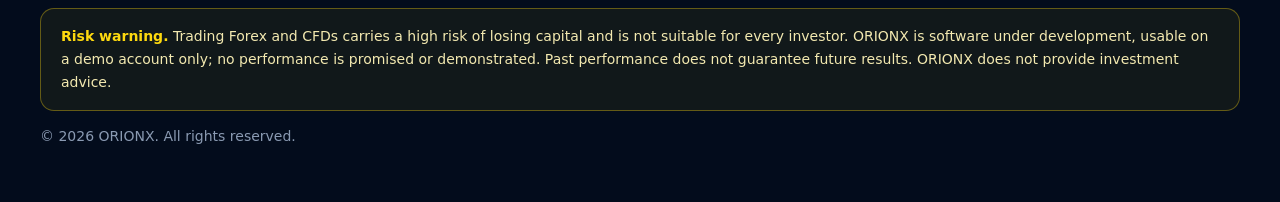
==== commit eebe431c: "deploy: site ORIONX (trois langues, cœur 3D, captures à jour) Contenu du dossier site/ de la branche" ====
--- a/index.html
+++ b/index.html
@@ -4,23 +4,24 @@
   <meta charset="utf-8">
   <meta name="viewport" content="width=device-width, initial-scale=1">
   <meta name="color-scheme" content="dark">
-  <title>ORIONX · AI Trading Agent</title>
-  <meta name="description" content="ORIONX, agent de trading algorithmique pour MetaTrader 5, conçu autour de la gestion du risque. En développement, compte démo uniquement.">
+  <title data-i18n="orionx-ai-trading-agent-2">ORIONX · AI Trading Agent</title>
+  <meta data-i18n-attr="content:orionx-agent-de-trading-algorithmique" name="description" content="ORIONX, agent de trading algorithmique pour MetaTrader 5, conçu autour de la gestion du risque. En développement, compte démo uniquement.">
   <link rel="icon" type="image/png" href="assets/favicon.png">
   <link rel="stylesheet" href="assets/site.css">
 </head>
 <body>
   <header class="nav">
     <div class="wrap">
-      <a class="brand" href="index.html"><img src="assets/logo.png" alt="ORIONX, AI Trading Agent" width="138" height="46"></a>
-      <button class="burger" type="button" aria-expanded="false" aria-controls="menu">Menu</button>
+      <a class="brand" href="index.html"><img data-i18n-attr="alt:orionx-ai-trading-agent" src="assets/logo.png" alt="ORIONX, AI Trading Agent" width="138" height="46"></a>
+      <button data-i18n="menu" class="burger" type="button" aria-expanded="false" aria-controls="menu">Menu</button>
       <ul id="menu">
-        <li><a href="index.html">Produit</a></li>
-        <li><a href="abonnement.html">Abonnement</a></li>
-        <li><a href="a-propos.html">À propos</a></li>
-        <li><a href="contact.html">Contact</a></li>
+        <li><a data-i18n="produit" href="index.html">Produit</a></li>
+        <li><a data-i18n="abonnement" href="abonnement.html">Abonnement</a></li>
+        <li><a data-i18n="a-propos" href="a-propos.html">À propos</a></li>
+        <li><a data-i18n="contact" href="contact.html">Contact</a></li>
       </ul>
-      <a class="btn btn-sm login" href="connexion.html">Se connecter</a>
+      <div class="lang" role="group" data-i18n-attr="aria-label:lang-group" aria-label="Langue"><button type="button" data-lang="fr" aria-pressed="true">FR</button><button type="button" data-lang="en" aria-pressed="false">EN</button><button type="button" data-lang="es" aria-pressed="false">ES</button></div>
+      <a data-i18n="se-connecter" class="btn btn-sm login" href="connexion.html">Se connecter</a>
     </div>
   </header>
 
@@ -28,17 +29,17 @@
     <section class="hero">
       <div class="wrap">
         <div>
-          <span class="eyebrow">AI Trading Agent · MetaTrader 5</span>
-          <h1>Le trading algorithmique, <span class="grad">risque d'abord.</span></h1>
-          <p class="lead">ORIONX analyse le marché, propose des trades et ne les exécute que s'ils passent un contrôle de risque strict. Vous gardez la main à chaque étape.</p>
+          <span data-i18n="ai-trading-agent-metatrader-5" class="eyebrow">AI Trading Agent · MetaTrader 5</span>
+          <h1 data-i18n="le-trading-algorithmique-risque-d">Le trading algorithmique, <span class="grad">risque d'abord.</span></h1>
+          <p data-i18n="orionx-analyse-le-marche-propose" class="lead">ORIONX analyse le marché, propose des trades et ne les exécute que s'ils passent un contrôle de risque strict. Vous gardez la main à chaque étape.</p>
           <div class="ctas">
-            <a class="btn btn-neon" href="abonnement.html">Rejoindre l'accès anticipé</a>
-            <a class="btn" href="#fonctionnalites">Découvrir l'agent</a>
+            <a data-i18n="rejoindre-l-acces-anticipe" class="btn btn-neon" href="abonnement.html">Rejoindre l'accès anticipé</a>
+            <a data-i18n="decouvrir-l-agent" class="btn" href="#fonctionnalites">Découvrir l'agent</a>
           </div>
           <div class="chips">
-            <span class="chip"><b>✓</b> Stop-loss obligatoire</span>
-            <span class="chip"><b>✓</b> Ordres signés</span>
-            <span class="chip"><b>✓</b> Journal d'audit</span>
+            <span data-i18n="stop-loss-obligatoire" class="chip"><b>✓</b> Stop-loss obligatoire</span>
+            <span data-i18n="ordres-signes" class="chip"><b>✓</b> Ordres signés</span>
+            <span data-i18n="journal-d-audit" class="chip"><b>✓</b> Journal d'audit</span>
           </div>
         </div>
         <div class="scene" aria-hidden="true">
@@ -47,9 +48,9 @@
             <div class="orbit orbit-2"></div>
             <div class="core"></div>
             <div class="phone"><div class="screen"><img src="assets/apercu-mobile.png" alt=""></div></div>
-            <div class="float-chip fc-1"><small>Risque</small><strong class="ok">0,5 % par trade</strong></div>
-            <div class="float-chip fc-2"><small>Alerte Telegram</small><strong>Liaison MT5 rétablie</strong></div>
-            <div class="float-chip fc-3"><small>Compte</small><strong class="warn">Démo</strong></div>
+            <div class="float-chip fc-1"><small data-i18n="risque">Risque</small><strong data-i18n="0-5-par-trade" class="ok">0,5 % par trade</strong></div>
+            <div class="float-chip fc-2"><small data-i18n="alerte-telegram">Alerte Telegram</small><strong data-i18n="liaison-mt5-retablie">Liaison MT5 rétablie</strong></div>
+            <div class="float-chip fc-3"><small data-i18n="compte">Compte</small><strong data-i18n="demo" class="warn">Démo</strong></div>
           </div>
         </div>
       </div>
@@ -57,58 +58,102 @@
       <div class="floor"></div>
     </section>
 
+    <section class="section core-section" id="coeur">
+      <div class="wrap core-grid">
+        <div class="reveal">
+          <span data-i18n="le-cur-d-orionx" class="eyebrow">Le cœur d'ORIONX</span>
+          <h2 data-i18n="une-ia-qui-propose-un">Une IA qui propose, <span class="grad">un code qui décide</span>.</h2>
+          <p data-i18n="chaque-idee-de-l-agent" class="lead">Chaque idée de l'agent est une impulsion qui traverse le réseau, puis rencontre le périmètre de contrôle du risque. Celles qui respectent vos limites passent ; les autres sont refusées, et le refus est inscrit au journal.</p>
+          <ul class="legend">
+            <li data-i18n="idee-de-trade-proposee-par"><i class="dot d-idea"></i> Idée de trade proposée par l'IA</li>
+            <li data-i18n="validee-par-le-gestionnaire-de"><i class="dot d-ok"></i> Validée par le gestionnaire de risques</li>
+            <li data-i18n="refusee-par-le-gestionnaire-de"><i class="dot d-no"></i> Refusée par le gestionnaire de risques</li>
+          </ul>
+          <p data-i18n="illustration-animee-aucune-donnee-de" class="caption">Illustration animée : aucune donnée de marché réelle, aucun résultat promis.</p>
+        </div>
+        <div class="core3d reveal">
+          <canvas data-i18n-attr="aria-label:illustration-animee-un-reseau-neuronal" id="core3d" width="560" height="560" role="img" aria-label="Illustration animée : un réseau neuronal en 3D entouré d'un périmètre de contrôle du risque que traversent, ou que n'atteignent pas, les idées de trade."></canvas>
+        </div>
+      </div>
+    </section>
+
     <section class="section" id="fonctionnalites">
       <div class="wrap">
         <div class="section-head reveal">
-          <span class="eyebrow">Fonctionnalités</span>
-          <h2>Un agent qui sait <span class="grad">dire non</span>.</h2>
-          <p>Chaque proposition traverse un gestionnaire de risques déterministe avant d'atteindre le marché. L'intelligence propose, le code décide.</p>
+          <span data-i18n="fonctionnalites" class="eyebrow">Fonctionnalités</span>
+          <h2 data-i18n="un-agent-qui-sait-dire">Un agent qui sait <span class="grad">dire non</span>.</h2>
+          <p data-i18n="chaque-proposition-traverse-un-gestionnaire">Chaque proposition traverse un gestionnaire de risques déterministe avant d'atteindre le marché. L'intelligence propose, le code décide.</p>
         </div>
         <div class="grid grid-3">
           <article class="card reveal">
             <div class="icon"><svg viewBox="0 0 24 24"><path d="M12 3l8 3v6c0 5-3.5 8-8 9-4.5-1-8-4-8-9V6z"/><path d="M9 12l2 2 4-4"/></svg></div>
-            <h3>Risque sous contrôle</h3>
-            <p>Stop-loss obligatoire, perte maximale du jour et de la semaine, exposition par devise, toute hausse du risque retardée de 24 h.</p>
+            <h3 data-i18n="risque-sous-controle">Risque sous contrôle</h3>
+            <p data-i18n="stop-loss-obligatoire-perte-maximale">Stop-loss obligatoire, perte maximale du jour et de la semaine, exposition par devise, toute hausse du risque retardée de 24 h.</p>
           </article>
           <article class="card reveal">
             <div class="icon"><svg viewBox="0 0 24 24"><rect x="4" y="10" width="16" height="10" rx="2"/><path d="M8 10V7a4 4 0 0 1 8 0v3"/></svg></div>
-            <h3>Ordres signés</h3>
-            <p>Seul un ordre approuvé et signé cryptographiquement par le gestionnaire de risques peut être exécuté, avec une courte durée de validité.</p>
+            <h3 data-i18n="ordres-signes-2">Ordres signés</h3>
+            <p data-i18n="seul-un-ordre-approuve-et">Seul un ordre approuvé et signé cryptographiquement par le gestionnaire de risques peut être exécuté, avec une courte durée de validité.</p>
           </article>
           <article class="card reveal">
             <div class="icon"><svg viewBox="0 0 24 24"><path d="M3 3v18h18"/><path d="M7 15l4-4 3 3 5-6"/></svg></div>
-            <h3>Dashboard en direct</h3>
-            <p>Équité, positions, signaux à approuver et événements en temps réel, dans votre navigateur, sur votre propre machine.</p>
+            <h3 data-i18n="dashboard-en-direct">Dashboard en direct</h3>
+            <p data-i18n="equite-positions-signaux-a-approuver">Équité, positions, signaux à approuver et événements en temps réel, dans votre navigateur, sur votre propre machine.</p>
           </article>
           <article class="card reveal">
             <div class="icon"><svg viewBox="0 0 24 24"><path d="M18 8a6 6 0 0 0-12 0c0 7-3 8-3 8h18s-3-1-3-8"/><path d="M13.7 20a2 2 0 0 1-3.4 0"/></svg></div>
-            <h3>Alertes sur votre téléphone</h3>
-            <p>Arrêt automatique, coupure du terminal, ordre exécuté : les événements importants arrivent sur Telegram, sans jamais bloquer l'agent.</p>
+            <h3 data-i18n="alertes-sur-votre-telephone">Alertes sur votre téléphone</h3>
+            <p data-i18n="arret-automatique-coupure-du-terminal">Arrêt automatique, coupure du terminal, ordre exécuté : les événements importants arrivent sur Telegram, sans jamais bloquer l'agent.</p>
           </article>
           <article class="card reveal">
             <div class="icon"><svg viewBox="0 0 24 24"><path d="M13 2L4 14h7l-1 8 9-12h-7z"/></svg></div>
-            <h3>Arrêt d'urgence</h3>
-            <p>Trois niveaux, en un clic : pause des entrées, protection des positions, clôture totale. Reconnexion automatique après une coupure.</p>
+            <h3 data-i18n="arret-d-urgence">Arrêt d'urgence</h3>
+            <p data-i18n="trois-niveaux-en-un-clic">Trois niveaux, en un clic : pause des entrées, protection des positions, clôture totale. Reconnexion automatique après une coupure.</p>
           </article>
           <article class="card reveal">
             <div class="icon"><svg viewBox="0 0 24 24"><path d="M14 3H7a2 2 0 0 0-2 2v14a2 2 0 0 0 2 2h10a2 2 0 0 0 2-2V8z"/><path d="M14 3v5h5M9 13h6M9 17h6"/></svg></div>
-            <h3>Journal d'audit</h3>
-            <p>Chaque décision, approbation et refus est inscrit dans un journal chaîné par hachage, vérifiable à tout moment.</p>
-          </article>
-        </div>
+            <h3 data-i18n="journal-d-audit-2">Journal d'audit</h3>
+            <p data-i18n="chaque-decision-approbation-et-refus">Chaque décision, approbation et refus est inscrit dans un journal chaîné par hachage, vérifiable à tout moment.</p>
+          </article>
+        </div>
+      </div>
+    </section>
+
+    <section class="section" id="apercus">
+      <div class="wrap">
+        <div class="section-head reveal">
+          <span data-i18n="apercus" class="eyebrow">Aperçus</span>
+          <h2 data-i18n="le-tableau-de-bord-sans">Le tableau de bord, <span class="grad">sans jargon</span>.</h2>
+          <p data-i18n="analyse-du-marche-en-six">Analyse du marché en six onglets, ticket d'ordre guidé, signaux expliqués en langage simple avec les montants en jeu.</p>
+        </div>
+        <div class="gallery">
+          <figure class="shot wide reveal">
+            <img data-i18n-attr="alt:onglet-seance-et-annonces-de" src="assets/galerie-analyse.png" width="1440" height="430" loading="lazy" alt="Onglet Séance et annonces de l'analyse du marché : séance de Londres, spread, fenêtre d'annonce et prochaine annonce économique.">
+            <figcaption data-i18n="analyse-du-marche-tendance-momentum"><strong>Analyse du marché.</strong> Tendance, momentum, volatilité, niveaux, séance et décision de l'agent : une lecture de l'état du marché, jamais un conseil.</figcaption>
+          </figure>
+          <figure class="shot reveal">
+            <img data-i18n-attr="alt:ticket-d-ordre-guide-vous-2" src="assets/galerie-ticket.png" width="1440" height="630" loading="lazy" alt="Ticket d'ordre guidé : vous choisissez le sens et le stop-loss, ORIONX calcule la taille et affiche le risque maximal en dollars.">
+            <figcaption data-i18n="ticket-d-ordre-guide-vous"><strong>Ticket d'ordre guidé.</strong> Vous choisissez le sens et le stop ; ORIONX calcule la taille, montre ce que vous risquez et vérifie vos limites.</figcaption>
+          </figure>
+          <figure class="shot reveal">
+            <img data-i18n-attr="alt:signal-en-attente-avec-la" src="assets/galerie-signal.png" width="930" height="600" loading="lazy" alt="Signal en attente avec la carte Pourquoi ce signal : perte maximale, gain visé, taille du lot et verdict du gestionnaire de risques.">
+            <figcaption data-i18n="signaux-expliques-pourquoi-ce-signal"><strong>Signaux expliqués.</strong> Pourquoi ce signal, combien vous risquez, combien vous pouvez gagner, et le verdict du gestionnaire de risques.</figcaption>
+          </figure>
+        </div>
+        <p data-i18n="donnees-de-demonstration-simulees-le" class="caption center">Données de démonstration simulées. Le tableau de bord est actuellement disponible en français.</p>
       </div>
     </section>
 
     <section class="section">
       <div class="wrap">
         <div class="section-head reveal">
-          <span class="eyebrow">Comment ça marche</span>
-          <h2>Trois étapes, <span class="grad">zéro boîte noire</span>.</h2>
+          <span data-i18n="comment-ca-marche" class="eyebrow">Comment ça marche</span>
+          <h2 data-i18n="trois-etapes-zero-boite-noire">Trois étapes, <span class="grad">zéro boîte noire</span>.</h2>
         </div>
         <div class="grid grid-3 steps">
-          <article class="card step reveal"><h3>Connectez MetaTrader 5</h3><p>L'agent se rattache au terminal déjà ouvert sur votre PC. Aucun identifiant n'est stocké dans le code.</p></article>
-          <article class="card step reveal"><h3>L'agent analyse et propose</h3><p>Régime de marché, volatilité, séance, annonces économiques : chaque signal est expliqué et ré-évalué par le risque.</p></article>
-          <article class="card step reveal"><h3>Vous décidez</h3><p>Signaux seuls, approbation manuelle ou automatique verrouillée : vous choisissez le niveau d'autonomie.</p></article>
+          <article class="card step reveal"><h3 data-i18n="connectez-metatrader-5">Connectez MetaTrader 5</h3><p data-i18n="l-agent-se-rattache-au">L'agent se rattache au terminal déjà ouvert sur votre PC. Aucun identifiant n'est stocké dans le code.</p></article>
+          <article class="card step reveal"><h3 data-i18n="l-agent-analyse-et-propose">L'agent analyse et propose</h3><p data-i18n="regime-de-marche-volatilite-seance">Régime de marché, volatilité, séance, annonces économiques : chaque signal est expliqué et ré-évalué par le risque.</p></article>
+          <article class="card step reveal"><h3 data-i18n="vous-decidez">Vous décidez</h3><p data-i18n="signaux-seuls-approbation-manuelle-ou">Signaux seuls, approbation manuelle ou automatique verrouillée : vous choisissez le niveau d'autonomie.</p></article>
         </div>
       </div>
     </section>
@@ -116,38 +161,38 @@
     <section class="section" id="telecharger">
       <div class="wrap download">
         <div class="reveal">
-          <span class="eyebrow">Télécharger</span>
-          <h2>ORIONX Trade, <span class="grad">partout avec vous</span>.</h2>
-          <p class="lead">L'agent tourne sur votre PC Windows avec MetaTrader 5. L'application mobile permettra de suivre l'agent et d'approuver les signaux depuis votre téléphone.</p>
+          <span data-i18n="telecharger" class="eyebrow">Télécharger</span>
+          <h2 data-i18n="orionx-trade-partout-avec-vous">ORIONX Trade, <span class="grad">partout avec vous</span>.</h2>
+          <p data-i18n="l-agent-tourne-sur-votre" class="lead">L'agent tourne sur votre PC Windows avec MetaTrader 5. L'application mobile permettra de suivre l'agent et d'approuver les signaux depuis votre téléphone.</p>
           <div class="stores">
             <a class="store" href="contact.html?sujet=Liste%20d%27attente">
               <svg viewBox="0 0 24 24"><rect x="6" y="2" width="12" height="20" rx="3"/><path d="M11 18h2"/></svg>
-              <div><span>Bientôt sur</span><strong>App Store</strong></div>
-              <em class="soon">BIENTÔT</em>
+              <div><span data-i18n="bientot-sur">Bientôt sur</span><strong data-i18n="app-store">App Store</strong></div>
+              <em data-i18n="bientot" class="soon">BIENTÔT</em>
             </a>
             <a class="store" href="contact.html?sujet=Liste%20d%27attente">
               <svg viewBox="0 0 24 24"><rect x="3" y="4" width="18" height="12" rx="2"/><path d="M8 20h8M12 16v4"/></svg>
-              <div><span>Bientôt pour</span><strong>Windows</strong></div>
-              <em class="soon">BIENTÔT</em>
+              <div><span data-i18n="bientot-pour">Bientôt pour</span><strong data-i18n="windows">Windows</strong></div>
+              <em data-i18n="bientot" class="soon">BIENTÔT</em>
             </a>
           </div>
-          <p class="caption">Les applications ne sont pas encore publiées : inscrivez-vous à la liste d'attente pour être prévenu.</p>
+          <p data-i18n="les-applications-ne-sont-pas" class="caption">Les applications ne sont pas encore publiées : inscrivez-vous à la liste d'attente pour être prévenu.</p>
         </div>
         <div class="devices reveal" aria-hidden="true">
           <div class="laptop"><div class="lid"><img src="assets/apercu-ordinateur.png" alt=""></div><div class="base"></div></div>
           <div class="phone"><div class="screen"><img src="assets/apercu-mobile.png" alt=""></div></div>
         </div>
       </div>
-      <p class="wrap caption center">Aperçus du tableau de bord ORIONX, données de démonstration.</p>
+      <p data-i18n="apercus-du-tableau-de-bord" class="wrap caption center">Aperçus du tableau de bord ORIONX, données de démonstration.</p>
     </section>
 
     <section class="section">
       <div class="wrap">
         <div class="cta-band reveal">
-          <span class="eyebrow">Accès anticipé</span>
-          <h2>Prêt à trader <span class="grad">avec méthode</span> ?</h2>
-          <p>ORIONX est en développement actif. Rejoignez la liste d'attente pour suivre les étapes et tester l'agent en compte démo.</p>
-          <a class="btn btn-neon" href="abonnement.html">Voir les offres</a>
+          <span data-i18n="acces-anticipe" class="eyebrow">Accès anticipé</span>
+          <h2 data-i18n="pret-a-trader-avec-methode">Prêt à trader <span class="grad">avec méthode</span> ?</h2>
+          <p data-i18n="orionx-est-en-developpement-actif">ORIONX est en développement actif. Rejoignez la liste d'attente pour suivre les étapes et tester l'agent en compte démo.</p>
+          <a data-i18n="voir-les-offres" class="btn btn-neon" href="abonnement.html">Voir les offres</a>
         </div>
       </div>
     </section>
@@ -156,15 +201,19 @@
   <footer class="footer">
     <div class="wrap">
       <div class="cols">
-        <div><a class="brand" href="index.html"><img src="assets/logo.png" alt="ORIONX" width="150" height="50"></a><p>Agent de trading algorithmique pour MetaTrader 5, conçu autour de la gestion du risque.</p></div>
-        <div><h4>Produit</h4><ul><li><a href="index.html#fonctionnalites">Fonctionnalités</a></li><li><a href="index.html#telecharger">Télécharger</a></li><li><a href="abonnement.html">Abonnement</a></li></ul></div>
-        <div><h4>Société</h4><ul><li><a href="a-propos.html">À propos</a></li><li><a href="contact.html">Contact</a></li></ul></div>
-        <div><h4>Compte</h4><ul><li><a href="connexion.html">Se connecter</a></li></ul></div>
-      </div>
-      <p class="risk"><strong>Avertissement sur les risques.</strong> Le trading sur le Forex et les CFD comporte un risque élevé de perte en capital et ne convient pas à tous les investisseurs. ORIONX est un logiciel en développement, utilisable uniquement sur compte démo ; aucune performance n'est promise ni démontrée. Les performances passées ne préjugent pas des performances futures. ORIONX ne fournit pas de conseil en investissement.</p>
-      <p>© <span data-year>2026</span> ORIONX. Tous droits réservés.</p>
+        <div><a class="brand" href="index.html"><img data-i18n-attr="alt:orionx" src="assets/logo.png" alt="ORIONX" width="150" height="50"></a><p data-i18n="agent-de-trading-algorithmique-pour">Agent de trading algorithmique pour MetaTrader 5, conçu autour de la gestion du risque.</p></div>
+        <div><h4 data-i18n="produit">Produit</h4><ul><li><a data-i18n="fonctionnalites" href="index.html#fonctionnalites">Fonctionnalités</a></li><li><a data-i18n="telecharger" href="index.html#telecharger">Télécharger</a></li><li><a data-i18n="abonnement" href="abonnement.html">Abonnement</a></li></ul></div>
+        <div><h4 data-i18n="societe">Société</h4><ul><li><a data-i18n="a-propos" href="a-propos.html">À propos</a></li><li><a data-i18n="contact" href="contact.html">Contact</a></li></ul></div>
+        <div><h4 data-i18n="compte">Compte</h4><ul><li><a data-i18n="se-connecter" href="connexion.html">Se connecter</a></li></ul></div>
+      </div>
+      <p data-i18n="avertissement-sur-les-risques-le" class="risk"><strong>Avertissement sur les risques.</strong> Le trading sur le Forex et les CFD comporte un risque élevé de perte en capital et ne convient pas à tous les investisseurs. ORIONX est un logiciel en développement, utilisable uniquement sur compte démo ; aucune performance n'est promise ni démontrée. Les performances passées ne préjugent pas des performances futures. ORIONX ne fournit pas de conseil en investissement.</p>
+      <p data-i18n="2026-orionx-tous-droits-reserves">© <span data-year>2026</span> ORIONX. Tous droits réservés.</p>
     </div>
   </footer>
+  <script src="assets/i18n/en.js"></script>
+  <script src="assets/i18n/es.js"></script>
+  <script src="assets/i18n.js"></script>
   <script src="assets/site.js"></script>
+  <script src="assets/core3d.js"></script>
 </body>
 </html>
--- a/assets/site.css
+++ b/assets/site.css
@@ -237,3 +237,46 @@
   *, *::before, *::after { animation: none !important; transition: none !important; scroll-behavior: auto !important; }
   .js .reveal { opacity: 1; transform: none; }
 }
+
+/* --- sélecteur de langue ---------------------------------------------------------------------------------------- */
+.lang { display: inline-flex; gap: 2px; padding: 3px; border: 1px solid var(--line-strong); border-radius: 12px; background: rgba(0, 217, 248, .05); }
+.lang button { background: none; border: 0; color: var(--silver); font: 650 12px/1 var(--text); letter-spacing: .06em; padding: 7px 9px; border-radius: 9px; cursor: pointer; transition: color .2s, background .2s; }
+.lang button:hover { color: var(--ink); }
+.lang button[aria-pressed="true"] { color: #02101f; background: linear-gradient(135deg, var(--cyan), var(--teal)); box-shadow: 0 0 14px rgba(0, 217, 248, .45); }
+
+/* --- cœur 3D (animation canvas) ---------------------------------------------------------------------------------- */
+.core-section { position: relative; overflow: hidden; }
+.core-section::before { content: ""; position: absolute; inset: 0; pointer-events: none;
+  background: radial-gradient(640px 420px at 78% 50%, rgba(0, 76, 228, .28), transparent 70%), radial-gradient(420px 320px at 70% 60%, rgba(0, 217, 248, .12), transparent 70%); }
+.core-grid { position: relative; display: grid; grid-template-columns: 1fr 1fr; gap: 40px; align-items: center; }
+.core3d { position: relative; width: min(100%, 560px); aspect-ratio: 1; margin-inline: auto; }
+.core3d canvas { width: 100%; height: 100%; display: block; }
+.legend { list-style: none; margin: 26px 0 0; padding: 0; display: grid; gap: 10px; color: var(--silver); }
+.legend li { display: flex; align-items: center; gap: 12px; }
+.dot { width: 12px; height: 12px; border-radius: 50%; flex: none; }
+.d-idea { background: var(--cyan); box-shadow: 0 0 10px var(--cyan); }
+.d-ok { background: #2ee6a6; box-shadow: 0 0 10px #2ee6a6; }
+.d-no { background: var(--orange); box-shadow: 0 0 10px var(--orange); }
+
+/* --- galerie d'aperçus du tableau de bord ------------------------------------------------------------------------ */
+.gallery { display: grid; grid-template-columns: 1fr 1fr; gap: 22px; align-items: start; }
+.shot { margin: 0; padding: 14px; border-radius: var(--radius); background: var(--glass); border: 1px solid var(--line); backdrop-filter: blur(10px);
+  transition: transform .35s ease, border-color .35s ease, box-shadow .35s ease; }
+.shot:hover { border-color: var(--line-strong); box-shadow: var(--neon); transform: translateY(-4px); }
+.shot.wide { grid-column: 1 / -1; }
+.shot img { width: 100%; height: auto; border-radius: 10px; border: 1px solid var(--line); }
+.shot figcaption { padding: 14px 6px 4px; color: var(--silver); font-size: 15px; }
+.shot figcaption strong { color: var(--ink); }
+.caption.center { text-align: center; }
+
+@media (max-width: 980px) {
+  .core-grid { grid-template-columns: 1fr; }
+  .gallery { grid-template-columns: 1fr; }
+}
+@media (max-width: 760px) {
+  .nav .wrap { gap: 10px; }
+  .lang button { padding: 6px 7px; }
+}
+@media (prefers-reduced-motion: reduce) {
+  .shot { transition: none; }
+}
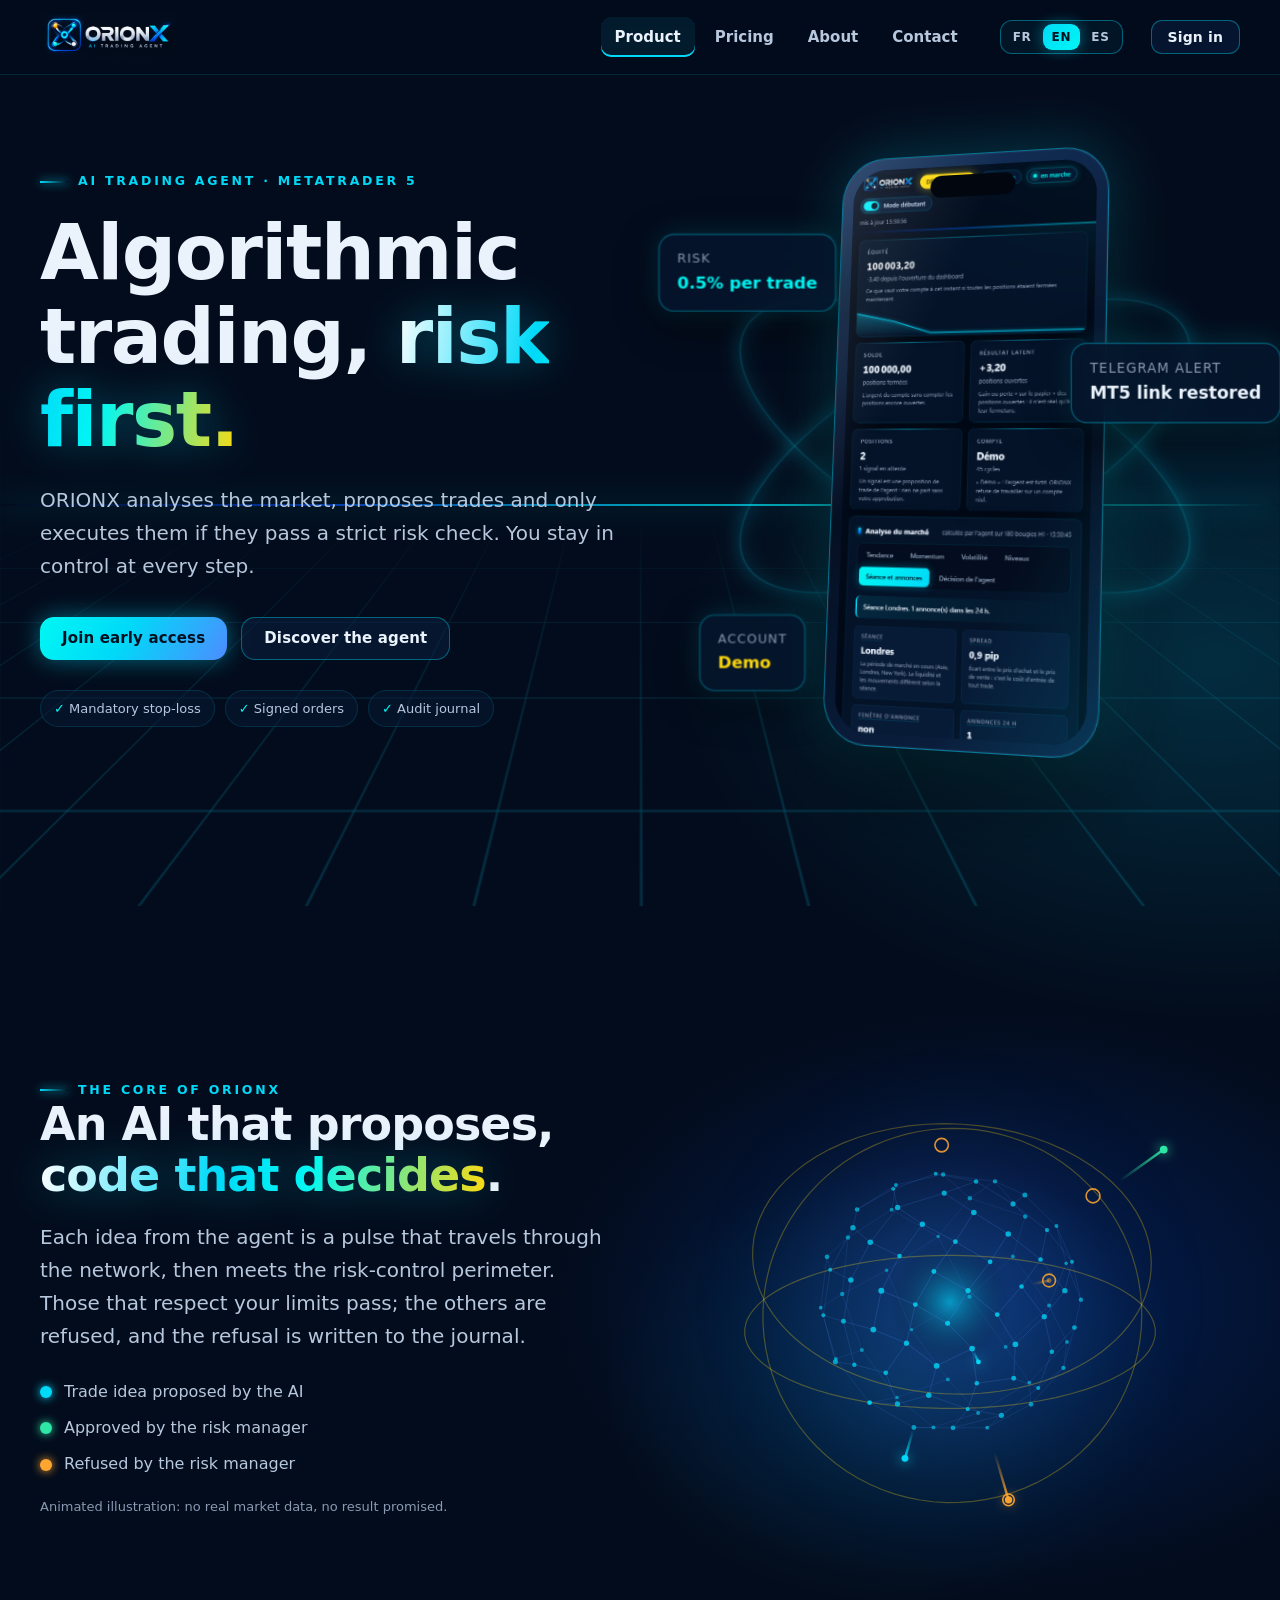
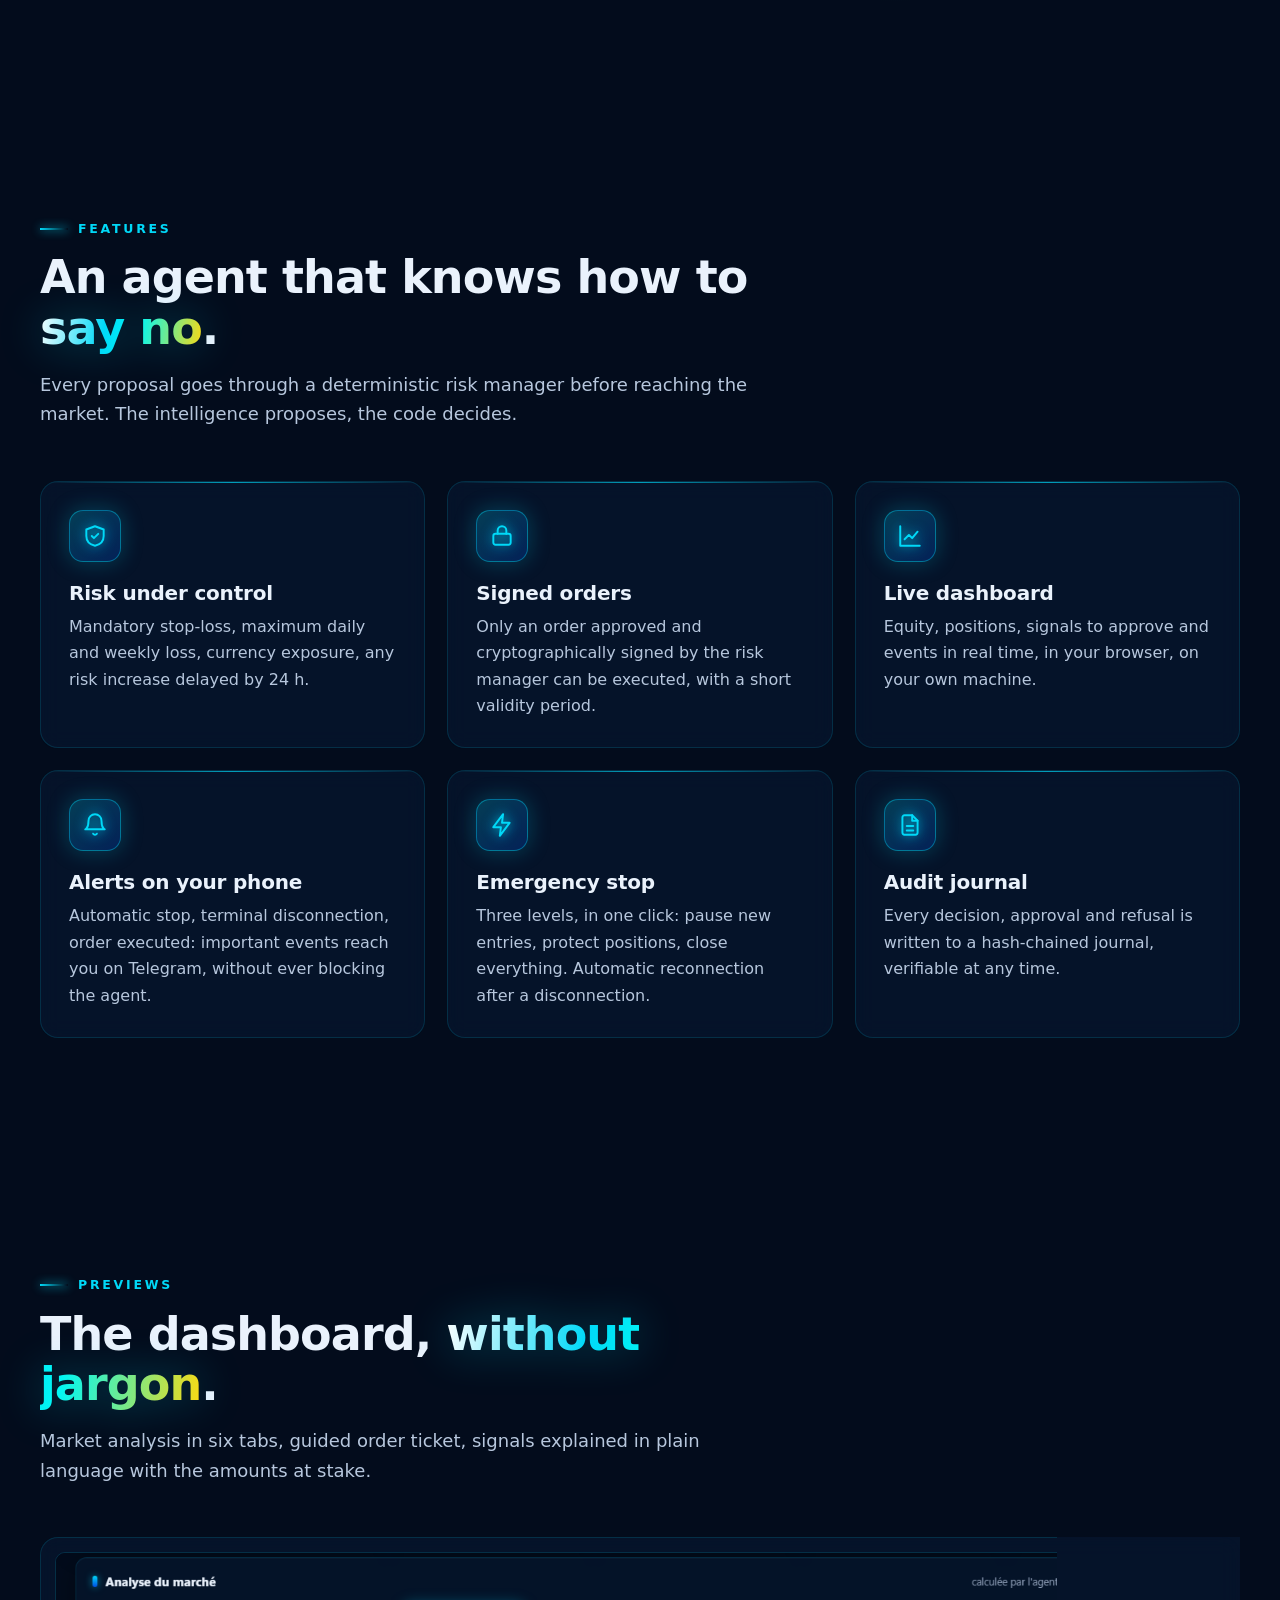
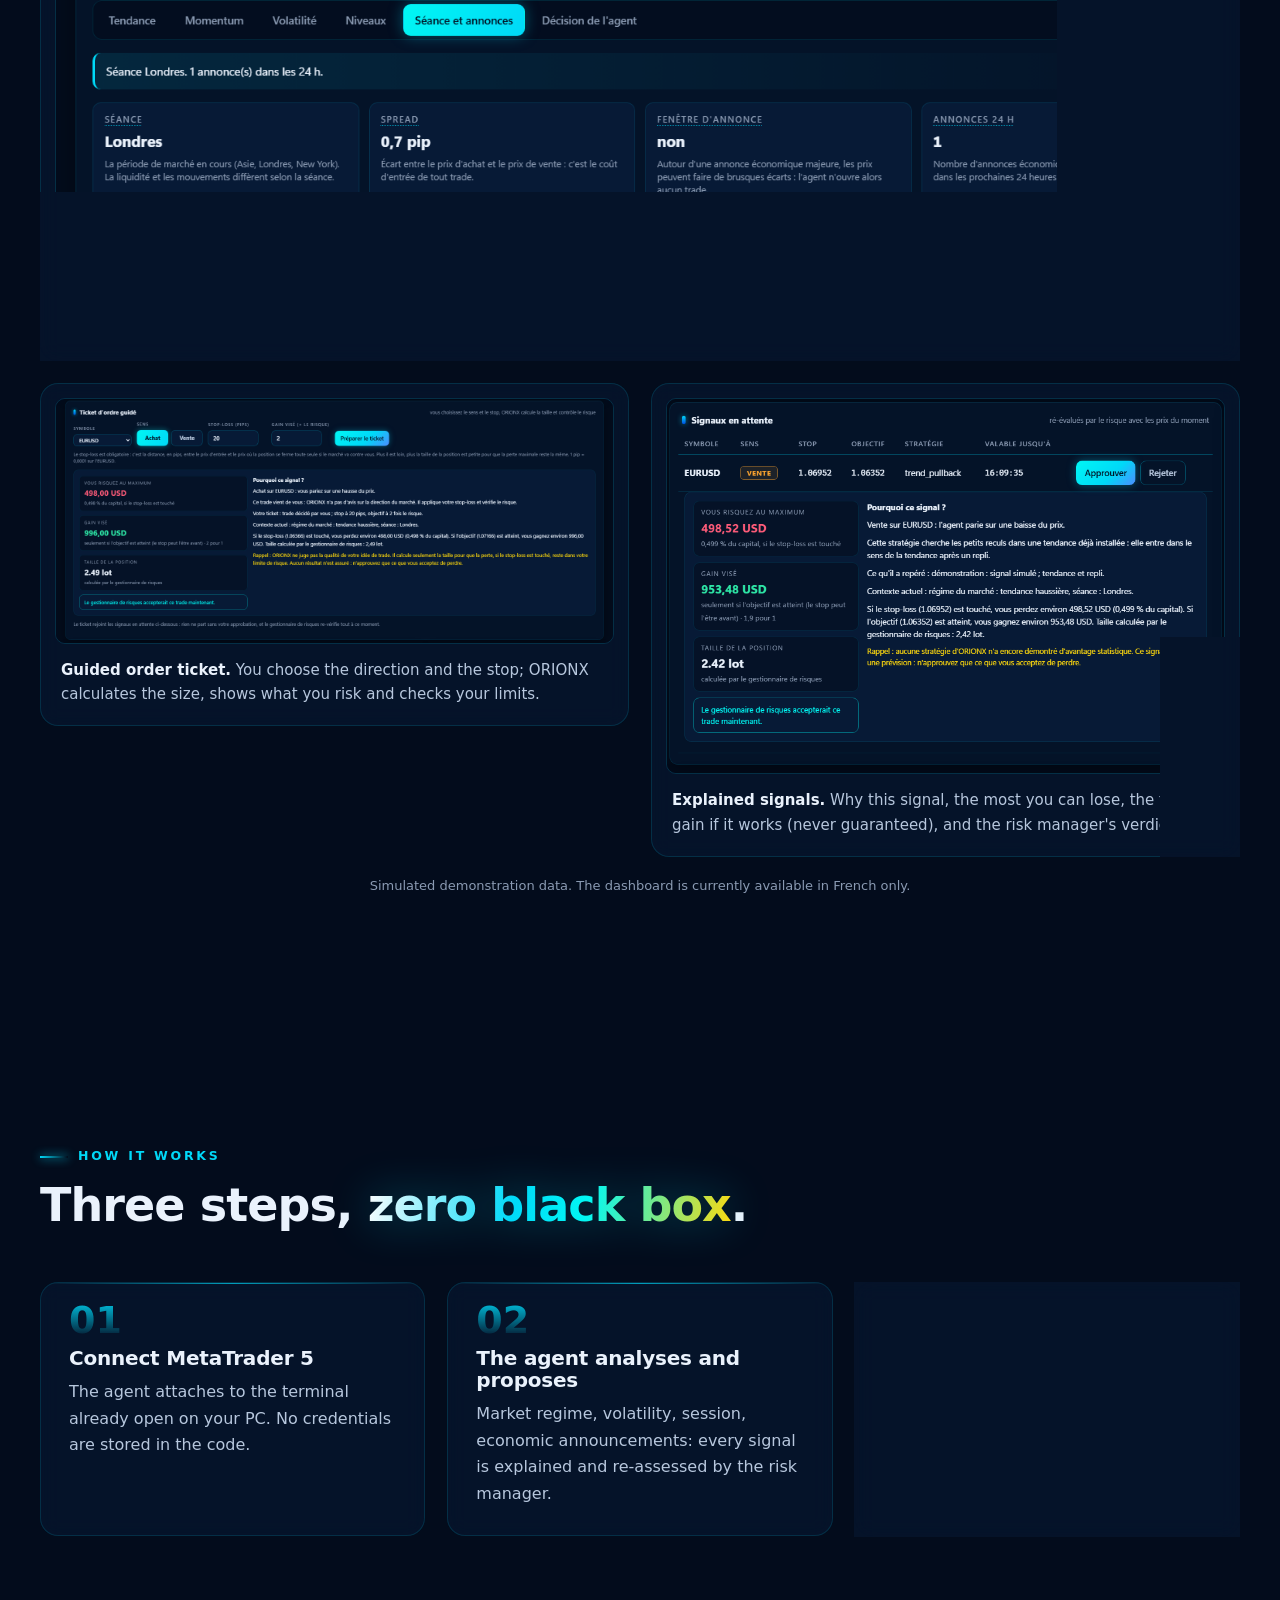
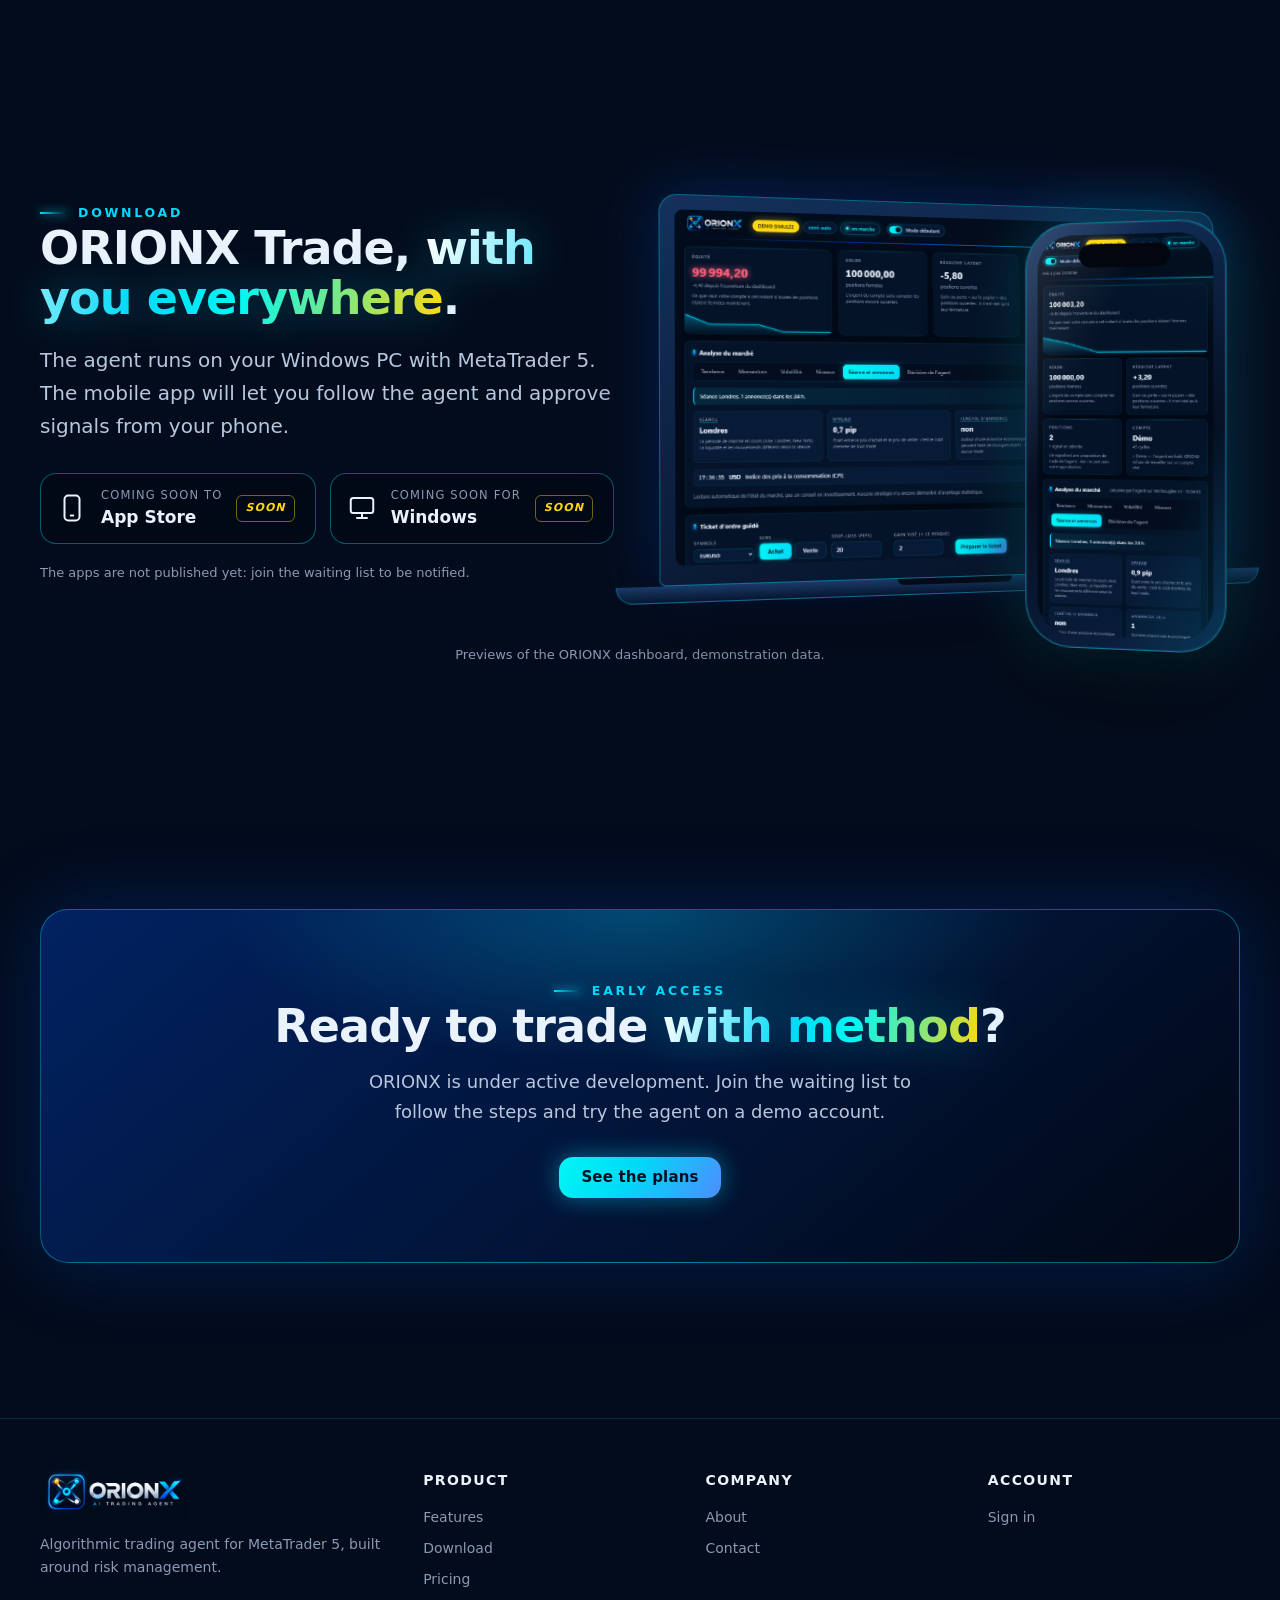
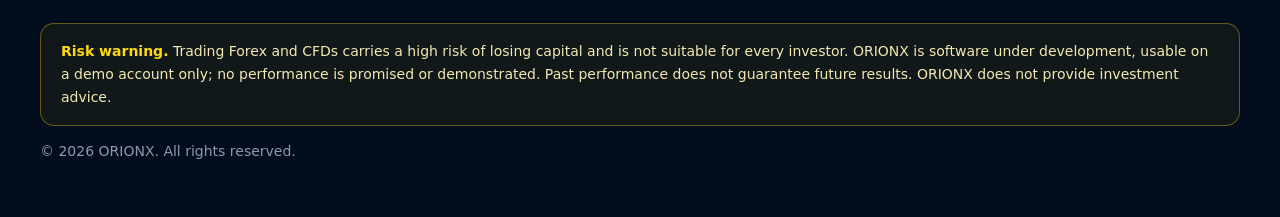
==== commit 5f6f3df0: "deploy: libellé « Gain visé » et captures du dashboard à jour Contenu du dossier site/ de la branche" ====
--- a/index.html
+++ b/index.html
@@ -137,7 +137,7 @@
           </figure>
           <figure class="shot reveal">
             <img data-i18n-attr="alt:signal-en-attente-avec-la" src="assets/galerie-signal.png" width="930" height="600" loading="lazy" alt="Signal en attente avec la carte Pourquoi ce signal : perte maximale, gain visé, taille du lot et verdict du gestionnaire de risques.">
-            <figcaption data-i18n="signaux-expliques-pourquoi-ce-signal"><strong>Signaux expliqués.</strong> Pourquoi ce signal, combien vous risquez, combien vous pouvez gagner, et le verdict du gestionnaire de risques.</figcaption>
+            <figcaption data-i18n="signaux-expliques-pourquoi-ce-signal"><strong>Signaux expliqués.</strong> Pourquoi ce signal, combien vous risquez au maximum, le gain visé s'il réussit (sans aucune garantie), et le verdict du gestionnaire de risques.</figcaption>
           </figure>
         </div>
         <p data-i18n="donnees-de-demonstration-simulees-le" class="caption center">Données de démonstration simulées. Le tableau de bord est actuellement disponible en français.</p>
